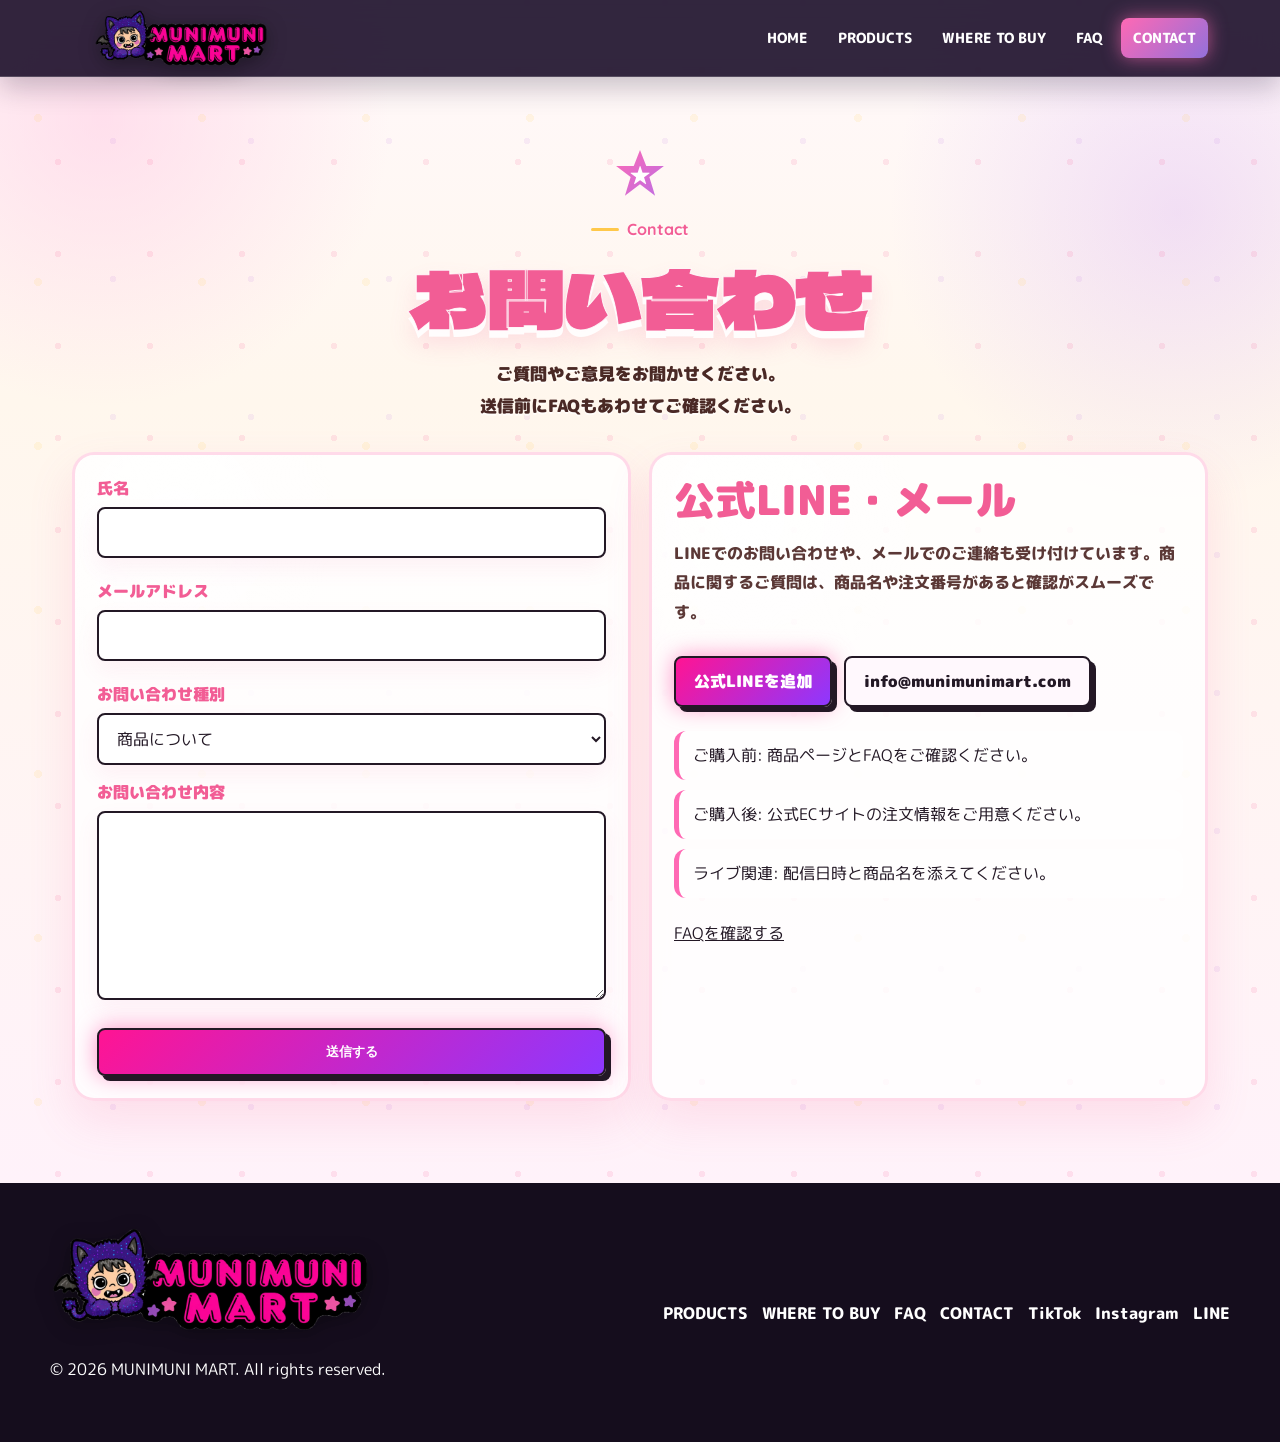
==== contact/index.html @ 52c53e6d "Initial MUNIMUNI MART site with CMS" ====
<!doctype html>
<html lang="ja">
  <head>
    <meta charset="utf-8">
    <meta name="viewport" content="width=device-width, initial-scale=1">
    <title>お問い合わせ | MUNIMUNI MART</title>
    <meta name="description" content="MUNIMUNI MARTへのお問い合わせページ。フォーム、公式LINE、メールアドレスをご案内します。">
    <link rel="stylesheet" href="../assets/styles.css">
  </head>
  <body>
    <div class="loader" aria-hidden="true"><img src="../assets/munimuni-brand-logo.webp" alt=""></div>
    <header class="site-header"><div class="nav-wrap"><a class="brand" href="../index.html"><img src="../assets/munimuni-brand-logo.webp" alt="MUNIMUNI MART ロゴ"><span>MUNIMUNI MART</span></a><button class="nav-toggle" type="button" aria-label="メニューを開く" aria-expanded="false"><span></span><span></span><span></span></button><nav class="site-nav" aria-label="グローバルナビゲーション"><a href="../index.html">HOME</a><a href="../products/index.html">PRODUCTS</a><a href="../where-to-buy/index.html">WHERE TO BUY</a><a href="../faq/index.html">FAQ</a><a class="is-active" href="index.html">CONTACT</a></nav></div></header>
    <main class="page">
      <section class="page-hero reveal"><p class="eyebrow">Contact</p><h1>お問い合わせ</h1><p class="lead">ご質問やご意見をお聞かせください。<br>送信前にFAQもあわせてご確認ください。</p></section>
      <section class="section reveal">
        <div class="contact-grid">
          <form class="info-panel contact-form" name="contact" method="POST" action="/contact/" data-netlify="true" netlify-honeypot="bot-field" data-contact-form novalidate>
            <input type="hidden" name="form-name" value="contact">
            <p class="hidden-field"><label>入力しないでください <input name="bot-field"></label></p>
            <input type="hidden" name="subject" value="MUNIMUNI MART お問い合わせ">
            <div class="form-success">お問い合わせを受け付けました。内容を確認のうえ、担当者よりご連絡いたします。</div>
            <div class="form-field"><label for="name">氏名</label><input id="name" name="name" autocomplete="name" required><p class="form-error" data-error-for="name"></p></div>
            <div class="form-field"><label for="email">メールアドレス</label><input id="email" name="email" type="email" autocomplete="email" required><p class="form-error" data-error-for="email"></p></div>
            <div class="form-field"><label for="topic">お問い合わせ種別</label><select id="topic" name="topic"><option>商品について</option><option>注文・配送について</option><option>TikTokライブについて</option><option>その他</option></select></div>
            <div class="form-field"><label for="message">お問い合わせ内容</label><textarea id="message" name="message" rows="7" required></textarea><p class="form-error" data-error-for="message"></p></div>
            <button class="button primary" type="submit">送信する</button>
          </form>
          <aside class="info-panel">
            <h2>公式LINE・メール</h2>
            <p>LINEでのお問い合わせや、メールでのご連絡も受け付けています。商品に関するご質問は、商品名や注文番号があると確認がスムーズです。</p>
            <div class="button-row"><a class="button primary" href="https://line.me/R/ti/p/@764tbewm?oat_content=url&ts=12260603" target="_blank" rel="noreferrer">公式LINEを追加</a><a class="button" href="mailto:info@munimunimart.com">info@munimunimart.com</a></div>
            <ul class="spec-list"><li>ご購入前: 商品ページとFAQをご確認ください。</li><li>ご購入後: 公式ECサイトの注文情報をご用意ください。</li><li>ライブ関連: 配信日時と商品名を添えてください。</li></ul>
            <a href="../faq/index.html">FAQを確認する</a>
          </aside>
        </div>
      </section>
    </main>
    <footer class="site-footer"><div class="footer-inner"><div><a class="brand" href="../index.html"><img src="../assets/munimuni-brand-logo.webp" alt="MUNIMUNI MART ロゴ"><span>MUNIMUNI MART</span></a><p>© 2026 MUNIMUNI MART. All rights reserved.</p></div><div class="footer-links"><a href="../products/index.html">PRODUCTS</a><a href="../where-to-buy/index.html">WHERE TO BUY</a><a href="../faq/index.html">FAQ</a><a href="index.html">CONTACT</a><a href="https://www.tiktok.com/@munimuni.mart" target="_blank" rel="noreferrer">TikTok</a><a href="https://www.instagram.com/munimuni_mart_official/" target="_blank" rel="noreferrer">Instagram</a><a href="https://line.me/R/ti/p/@764tbewm?oat_content=url&ts=12260603" target="_blank" rel="noreferrer">LINE</a></div></div></footer>
    <script src="../assets/app.js"></script>
  </body>
</html>
---- assets/styles.css ----
@import url("https://fonts.googleapis.com/css2?family=Dela+Gothic+One&family=M+PLUS+Rounded+1c:wght@400;500;700;800;900&family=Noto+Sans+JP:wght@400;500;700;900&family=Quicksand:wght@600;700&display=swap");

:root {
  --pink: #ff69b4;
  --pink-soft: #ffb6d9;
  --purple: #9370db;
  --cream: #fffacd;
  --green: #90ee90;
  --ink: #231825;
  --muted: #6d586e;
  --white: #ffffff;
  --night: #160824;
  --night-2: #2c0d48;
  --cyan: #63f5ff;
  --line: rgba(35, 24, 37, 0.14);
  --shadow: 0 18px 44px rgba(255, 105, 180, 0.22), 0 0 28px rgba(147, 112, 219, 0.22);
  --radius: 8px;
}

* {
  box-sizing: border-box;
}

html {
  scroll-behavior: smooth;
}

body {
  margin: 0;
  color: var(--white);
  font-family: "M PLUS Rounded 1c", "Noto Sans JP", system-ui, sans-serif;
  background:
    radial-gradient(circle at 12% 10%, rgba(255, 105, 180, 0.88), transparent 18rem),
    radial-gradient(circle at 82% 8%, rgba(99, 245, 255, 0.44), transparent 15rem),
    radial-gradient(circle at 74% 42%, rgba(147, 112, 219, 0.82), transparent 22rem),
    radial-gradient(circle at 20% 78%, rgba(255, 182, 217, 0.68), transparent 18rem),
    linear-gradient(135deg, var(--night) 0%, #330946 38%, #650c66 68%, #180629 100%);
  background-attachment: fixed;
}

body::before {
  content: "";
  position: fixed;
  inset: 0;
  z-index: -1;
  opacity: 0.52;
  background-image:
    linear-gradient(rgba(255, 255, 255, 0.08) 1px, transparent 1px),
    linear-gradient(90deg, rgba(255, 255, 255, 0.08) 1px, transparent 1px),
    radial-gradient(circle, rgba(255, 255, 255, 0.34) 0 2px, transparent 2px),
    radial-gradient(circle, rgba(255, 105, 180, 0.55) 0 3px, transparent 3px);
  background-size: 54px 54px, 54px 54px, 82px 82px, 128px 128px;
  background-position: 0 0, 0 0, 18px 26px, 52px 74px;
  mask-image: linear-gradient(180deg, rgba(0, 0, 0, 0.9), rgba(0, 0, 0, 0.55));
}

body::after {
  content: "MUNI MUNI   MUNI MUNI   MUNI MUNI";
  position: fixed;
  left: -8vw;
  right: -8vw;
  bottom: 9vh;
  z-index: -1;
  color: transparent;
  font-family: "Dela Gothic One", "M PLUS Rounded 1c", sans-serif;
  font-size: clamp(3.8rem, 10vw, 10rem);
  letter-spacing: 0;
  white-space: nowrap;
  -webkit-text-stroke: 1px rgba(255, 255, 255, 0.16);
  transform: rotate(-8deg);
}

img {
  max-width: 100%;
  display: block;
}

a {
  color: inherit;
}

.site-header {
  position: fixed;
  top: 0;
  left: 0;
  right: 0;
  z-index: 20;
  background: transparent;
  border-bottom: 1px solid transparent;
  backdrop-filter: none;
  transition: background 240ms ease, border-color 240ms ease, box-shadow 240ms ease;
}

.site-header.is-solid {
  background: rgba(22, 8, 36, 0.88);
  border-bottom-color: rgba(255, 255, 255, 0.18);
  box-shadow: 0 10px 28px rgba(22, 8, 36, 0.24);
  backdrop-filter: blur(16px);
}

.nav-wrap {
  max-width: 1180px;
  min-height: 76px;
  margin: 0 auto;
  padding: 0 22px;
  display: flex;
  align-items: center;
  justify-content: space-between;
  gap: 20px;
}

.brand {
  display: inline-flex;
  align-items: center;
  gap: 10px;
  text-decoration: none;
  font-family: "Quicksand", sans-serif;
  font-weight: 700;
  color: var(--ink);
}

.brand img {
  width: clamp(154px, 18vw, 218px);
  height: auto;
  max-height: 58px;
  object-fit: contain;
  filter: drop-shadow(0 4px 10px rgba(0, 0, 0, 0.38));
}

.brand span {
  display: none;
  color: #ff4fc3;
  font-size: 1.15rem;
  text-shadow: 0 0 12px rgba(255, 105, 180, 0.9);
}

.nav-toggle {
  display: none;
  width: 44px;
  height: 44px;
  border: 2px solid var(--ink);
  border-radius: var(--radius);
  background: #fff4fb;
  cursor: pointer;
}

.nav-toggle span {
  display: block;
  width: 20px;
  height: 2px;
  margin: 5px auto;
  background: var(--ink);
}

.site-nav {
  display: flex;
  align-items: center;
  gap: 6px;
}

.site-nav a {
  padding: 10px 12px;
  border-radius: var(--radius);
  text-decoration: none;
  font-size: 0.86rem;
  font-weight: 800;
  letter-spacing: 0;
  color: var(--white);
}

.site-nav a:hover,
.site-nav a.is-active {
  color: var(--white);
  background: linear-gradient(135deg, var(--pink), var(--purple));
  box-shadow: 0 0 18px rgba(255, 105, 180, 0.62);
}

.page {
  overflow: hidden;
}

.section,
.hero,
.page-hero,
.product-detail {
  max-width: 1180px;
  margin: 0 auto;
  padding: 82px 22px;
}

.hero {
  min-height: calc(100vh - 76px);
  display: grid;
  grid-template-columns: minmax(0, 1.02fr) minmax(320px, 0.88fr);
  align-items: center;
  gap: 42px;
  padding-top: 44px;
  padding-bottom: 44px;
}

.hero-poster,
.hero-scene {
  position: relative;
  max-width: none;
  min-height: calc(100vh - 76px);
  display: grid;
  grid-template-columns: 1fr;
  place-items: center;
  padding: clamp(18px, 3vw, 34px);
  isolation: isolate;
}

.hero-poster::before,
.hero-scene::before {
  content: "";
  position: absolute;
  inset: 0;
  z-index: -2;
  background:
    radial-gradient(circle at 50% 18%, rgba(255, 255, 255, 0.32), transparent 18rem),
    radial-gradient(circle at 20% 78%, rgba(255, 105, 180, 0.72), transparent 22rem),
    radial-gradient(circle at 78% 30%, rgba(147, 112, 219, 0.72), transparent 22rem),
    linear-gradient(135deg, #ff69b4, #8f37f4 48%, #ffb6d9);
}

.hero-poster::after,
.hero-scene::after {
  content: "";
  position: absolute;
  inset: 0;
  z-index: -1;
  pointer-events: none;
  background:
    linear-gradient(180deg, rgba(22, 8, 36, 0.2), transparent 26%, rgba(22, 8, 36, 0.22)),
    radial-gradient(circle at 50% 104%, rgba(255, 255, 255, 0.62), transparent 24rem);
}

.hero-poster img {
  width: min(100%, 1536px);
  max-height: calc(100vh - 112px);
  object-fit: contain;
  border: 3px solid rgba(255, 255, 255, 0.78);
  border-radius: 8px;
  box-shadow:
    0 0 34px rgba(255, 105, 180, 0.74),
    0 0 72px rgba(147, 112, 219, 0.56),
    0 24px 70px rgba(22, 8, 36, 0.42);
}

.hero-layered {
  position: relative;
  max-width: none;
  min-height: 100svh;
  display: grid;
  grid-template-columns: 1fr;
  place-items: center;
  padding: 0;
  overflow: hidden;
  isolation: isolate;
}

.hero-layered::before {
  content: "";
  position: absolute;
  inset: 0;
  z-index: -2;
  background:
    radial-gradient(circle at 50% 14%, rgba(255, 255, 255, 0.5), transparent 18rem),
    radial-gradient(circle at 20% 82%, rgba(255, 105, 180, 0.64), transparent 24rem),
    radial-gradient(circle at 78% 24%, rgba(147, 112, 219, 0.68), transparent 22rem),
    linear-gradient(135deg, #ff63bd, #b85cff 55%, #ff9bd7);
}

.hero-layered::after {
  content: "";
  position: absolute;
  inset: 0;
  z-index: -1;
  pointer-events: none;
  background:
    radial-gradient(circle, rgba(255, 255, 255, 0.72) 0 2px, transparent 2px),
    linear-gradient(180deg, rgba(22, 8, 36, 0.12), transparent 40%, rgba(22, 8, 36, 0.2));
  background-size: 72px 72px, auto;
  animation: twinkle-field 5s ease-in-out infinite alternate;
}

.hero-layer-canvas {
  position: relative;
  width: 100%;
  min-height: 100svh;
  aspect-ratio: 16 / 9;
  overflow: hidden;
  border: 0;
  border-radius: 0;
  box-shadow: none;
  background: #ffb4dc;
}

.hero-layer {
  position: absolute;
  display: block;
  height: auto;
  max-width: none;
  pointer-events: none;
  user-select: none;
  will-change: transform, opacity;
}

.hero-bg-layer {
  inset: 0;
  z-index: 1;
  width: 100%;
  height: 100%;
  object-fit: cover;
}

.hero-logo-layer {
  left: 50%;
  top: 6.4%;
  z-index: 5;
  width: 47.9%;
  animation: logo-pop 5.4s ease-in-out infinite;
  filter: drop-shadow(0 10px 0 rgba(22, 8, 36, 0.36)) drop-shadow(0 0 20px rgba(255, 255, 255, 0.62));
}

.hero-character-layer {
  left: 33.2%;
  top: 45.3%;
  z-index: 7;
  width: 33.6%;
  animation: character-breathe-image 3.8s ease-in-out infinite;
  filter: drop-shadow(0 18px 14px rgba(52, 10, 60, 0.38)) drop-shadow(0 0 18px rgba(255, 255, 255, 0.58));
}

.hero-bubble-left-layer {
  left: 26.1%;
  top: 45.5%;
  z-index: 8;
  width: 15.2%;
  animation: bubble-float-left 3.5s ease-in-out infinite;
  filter: drop-shadow(0 8px 12px rgba(190, 25, 128, 0.28)) drop-shadow(0 0 12px rgba(255, 255, 255, 0.58));
}

.hero-bubble-right-layer {
  right: 25.8%;
  top: 45.8%;
  z-index: 8;
  width: 16.8%;
  animation: bubble-float-right 3.7s ease-in-out infinite;
  filter: drop-shadow(0 8px 12px rgba(190, 25, 128, 0.28)) drop-shadow(0 0 12px rgba(255, 255, 255, 0.58));
}

.hero-glint {
  position: absolute;
  z-index: 9;
  width: clamp(16px, 2.2vw, 38px);
  aspect-ratio: 1;
  background: #fff;
  clip-path: polygon(50% 0, 61% 38%, 100% 50%, 61% 62%, 50% 100%, 39% 62%, 0 50%, 39% 38%);
  filter: drop-shadow(0 0 9px rgba(255, 255, 255, 0.96));
  animation: sparkle-pulse 1.9s ease-in-out infinite;
}

.hero-glint.g1 {
  left: 27%;
  top: 33%;
}

.hero-glint.g2 {
  right: 29%;
  top: 35%;
  animation-delay: -0.55s;
}

.hero-glint.g3 {
  left: 53%;
  top: 64%;
  animation-delay: -0.95s;
}

.hero-glint.g4 {
  right: 17%;
  bottom: 18%;
  animation-delay: -1.3s;
}

.about-muni-section {
  position: relative;
  overflow: hidden;
  isolation: isolate;
  min-height: 980px;
  padding: clamp(54px, 6vw, 82px) 24px clamp(58px, 7vw, 88px);
  color: var(--ink);
}

.about-bg-layer {
  position: absolute;
  inset: 0;
  z-index: -2;
  pointer-events: none;
  background-repeat: no-repeat;
  background-size: cover;
  background-position: center;
}

.about-bg-full {
  background-image: url("about-parts/about-bg-full.webp");
}

.about-muni-section::after {
  content: "";
  position: absolute;
  inset: 0;
  z-index: -1;
  pointer-events: none;
  background:
    radial-gradient(circle at 10% 62%, rgba(255, 255, 255, 0.34), transparent 16rem),
    radial-gradient(circle at 88% 48%, rgba(255, 255, 255, 0.28), transparent 18rem);
}

.about-inner {
  position: relative;
  z-index: 3;
  max-width: 1460px;
  margin: 0 auto;
}

.about-hero-copy {
  min-height: 310px;
  display: grid;
  place-items: center;
  align-content: center;
  text-align: center;
}

.about-eyebrow {
  margin: 0 0 10px;
  color: #ed6d93;
  font-family: "Dela Gothic One", "M PLUS Rounded 1c", sans-serif;
  font-size: clamp(1rem, 2vw, 1.55rem);
  letter-spacing: 0.22em;
  text-shadow: 0 2px 0 #fff;
}

.about-eyebrow span {
  color: #ffc84a;
  letter-spacing: 0;
}

.about-hero-copy h2 {
  margin: 0;
  color: #f16c93;
  font-size: clamp(2.25rem, 5vw, 4.9rem);
  -webkit-text-stroke: 1px rgba(255, 255, 255, 0.76);
  text-shadow:
    0 8px 0 rgba(255, 255, 255, 0.78),
    0 12px 18px rgba(231, 99, 141, 0.22);
}

.about-hero-copy h2 span {
  display: inline;
}

.about-hero-copy > p:last-child {
  margin: 18px 0 0;
  color: #3f211d;
  font-size: clamp(1.12rem, 2.4vw, 1.82rem);
  font-weight: 900;
  line-height: 1.72;
  text-shadow: 0 2px 0 rgba(255, 255, 255, 0.8);
}

.about-float {
  position: absolute;
  z-index: 2;
  pointer-events: none;
  max-width: none;
  filter: drop-shadow(0 14px 16px rgba(184, 74, 120, 0.18));
  animation: float-product 5.6s ease-in-out infinite;
}

.about-float-left {
  left: max(12px, calc(50% - 720px));
  top: 58px;
  width: clamp(180px, 19vw, 290px);
  animation-delay: -0.8s;
}

.about-float-right {
  right: max(10px, calc(50% - 720px));
  top: 78px;
  width: clamp(210px, 25vw, 365px);
  animation-delay: -1.8s;
}

.about-card-grid {
  display: grid;
  grid-template-columns: repeat(4, minmax(0, 1fr));
  gap: clamp(10px, 1.4vw, 18px);
  align-items: stretch;
  margin-top: 28px;
}

.about-card {
  position: relative;
  min-height: 590px;
  overflow: hidden;
  padding: 58px clamp(18px, 1.6vw, 24px) 260px;
  border: 5px solid rgba(255, 255, 255, 0.82);
  border-radius: 28px;
  background:
    radial-gradient(circle at 26% 16%, rgba(255, 255, 255, 0.82), transparent 9rem),
    linear-gradient(180deg, rgba(255, 255, 255, 0.7), rgba(255, 245, 251, 0.68));
  box-shadow:
    inset 0 0 42px rgba(255, 255, 255, 0.62),
    0 18px 42px rgba(218, 101, 151, 0.18);
  text-align: center;
  transition: transform 220ms ease, box-shadow 220ms ease;
}

.about-card:hover {
  transform: translateY(-8px);
  box-shadow:
    inset 0 0 42px rgba(255, 255, 255, 0.7),
    0 26px 52px rgba(218, 101, 151, 0.25);
}

.about-card::before,
.about-card::after {
  content: "★";
  position: absolute;
  color: rgba(242, 111, 155, 0.36);
  font-size: 1.7rem;
  animation: sparkle-pulse 2.8s ease-in-out infinite;
}

.about-card::before {
  left: 13%;
  top: 52px;
}

.about-card::after {
  right: 10%;
  top: 78px;
  animation-delay: -1.1s;
}

.about-number {
  width: 74px;
  height: 74px;
  display: grid;
  place-items: center;
  margin: -36px auto 14px;
  color: #fff;
  background: #f26f9d;
  clip-path: polygon(50% 0, 62% 31%, 96% 31%, 68% 52%, 79% 88%, 50% 66%, 21% 88%, 32% 52%, 4% 31%, 38% 31%);
  font-family: "Dela Gothic One", sans-serif;
  font-size: 1.35rem;
  text-shadow: 0 2px 0 rgba(135, 48, 99, 0.26);
}

.about-card h3 {
  margin: 0 auto 16px;
  padding-bottom: 12px;
  border-bottom: 4px dotted currentColor;
  font-family: "M PLUS Rounded 1c", "Noto Sans JP", sans-serif;
  font-size: clamp(1.12rem, 1.55vw, 1.42rem);
  font-weight: 900;
  line-height: 1.2;
  text-shadow: 0 2px 0 rgba(255, 255, 255, 0.86);
  white-space: nowrap;
}

.about-card p {
  margin: 0 auto;
  color: #3c201d;
  font-size: clamp(0.94rem, 1.08vw, 1.05rem);
  font-weight: 900;
  line-height: 1.72;
  text-align: left;
}

.about-card img {
  position: absolute;
  left: 50%;
  bottom: -8px;
  width: 92%;
  max-width: none;
  transform: translateX(-50%);
  filter: drop-shadow(0 10px 10px rgba(129, 66, 67, 0.16));
  transition: transform 220ms ease;
}

.about-card:hover img {
  transform: translateX(-50%) translateY(-5px) scale(1.02);
}

.about-card.card-pink h3 {
  color: #ef6295;
}

.about-card.card-purple h3 {
  color: #9b62cf;
}

.about-card.card-purple .about-number {
  background: #a86ed6;
}

.about-card.card-orange {
  background:
    radial-gradient(circle at 50% 10%, rgba(255, 236, 142, 0.54), transparent 11rem),
    linear-gradient(180deg, rgba(255, 252, 227, 0.88), rgba(255, 249, 219, 0.76));
}

.about-card.card-orange h3 {
  color: #f09318;
}

.about-card.card-orange .about-number {
  background: #ffc23d;
}

.about-card:nth-child(1) img {
  bottom: 18px;
  width: 82%;
  height: 250px;
  object-fit: cover;
  object-position: 50% 40%;
  border-radius: 32px;
  opacity: 0.96;
  mask-image: radial-gradient(ellipse at center, #000 58%, rgba(0, 0, 0, 0.82) 74%, transparent 100%);
}

.about-card:nth-child(2) img {
  bottom: 18px;
  width: 82%;
  height: 250px;
  object-fit: cover;
  object-position: 50% 42%;
  border-radius: 32px;
  opacity: 0.96;
  mask-image: radial-gradient(ellipse at center, #000 58%, rgba(0, 0, 0, 0.82) 74%, transparent 100%);
}

.about-card:nth-child(3) img {
  bottom: 18px;
  width: 82%;
  height: 250px;
  object-fit: cover;
  object-position: 54% 48%;
  border-radius: 32px;
  opacity: 0.96;
  mask-image: radial-gradient(ellipse at center, #000 58%, rgba(0, 0, 0, 0.82) 74%, transparent 100%);
}

.about-card:nth-child(4) img {
  bottom: 18px;
  width: 82%;
  height: 250px;
  object-fit: cover;
  object-position: 50% 48%;
  border-radius: 32px;
  opacity: 0.96;
  mask-image: radial-gradient(ellipse at center, #000 58%, rgba(0, 0, 0, 0.82) 74%, transparent 100%);
}

.pickup-muni-section {
  position: relative;
  overflow: hidden;
  isolation: isolate;
  padding: clamp(58px, 7vw, 96px) 24px clamp(58px, 7vw, 90px);
  color: var(--ink);
}

.pickup-bg {
  position: absolute;
  inset: 0;
  z-index: -2;
  background-image: url("pickup-parts/pickup-bg.webp");
  background-repeat: no-repeat;
  background-position: center;
  background-size: cover;
}

.pickup-muni-section::after {
  content: "";
  position: absolute;
  inset: 0;
  z-index: -1;
  pointer-events: none;
  background:
    radial-gradient(circle at 10% 12%, rgba(255, 255, 255, 0.44), transparent 12rem),
    radial-gradient(circle at 88% 18%, rgba(255, 222, 88, 0.16), transparent 15rem);
}

.pickup-inner {
  max-width: 1400px;
  margin: 0 auto;
}

.pickup-hero {
  min-height: 210px;
  display: grid;
  place-items: center;
  align-content: center;
  text-align: center;
}

.pickup-ribbon {
  margin: 0 0 8px;
  padding: 8px 34px;
  color: #fff;
  background: #ef5d90;
  clip-path: polygon(0 12%, 16% 12%, 16% 0, 84% 0, 84% 12%, 100% 12%, 92% 50%, 100% 88%, 84% 88%, 84% 100%, 16% 100%, 16% 88%, 0 88%, 8% 50%);
  font-family: "Dela Gothic One", "M PLUS Rounded 1c", sans-serif;
  font-size: clamp(1rem, 1.8vw, 1.35rem);
  letter-spacing: 0.14em;
}

.pickup-hero h2 {
  margin: 0;
  color: #f65e9a;
  font-size: clamp(2.7rem, 6vw, 5.6rem);
  white-space: nowrap;
  -webkit-text-stroke: 1px rgba(255, 255, 255, 0.92);
  text-shadow:
    0 8px 0 #fff,
    0 12px 20px rgba(155, 97, 212, 0.28);
}

.pickup-hero p {
  max-width: 780px;
  margin: 22px 0 0;
  color: #3f211d;
  font-size: clamp(1.08rem, 2vw, 1.55rem);
  font-weight: 900;
  line-height: 1.7;
  text-wrap: balance;
  text-shadow: 0 2px 0 rgba(255, 255, 255, 0.72);
}

.pickup-heading-row {
  display: flex;
  align-items: center;
  justify-content: space-between;
  gap: 18px;
  margin: 34px 0 16px;
}

.pickup-heading-row h3 {
  color: #f25d95;
  font-family: "M PLUS Rounded 1c", "Noto Sans JP", sans-serif;
  font-size: clamp(1.35rem, 2.2vw, 2rem);
  font-weight: 900;
  word-break: keep-all;
  text-shadow: 0 2px 0 #fff;
}

.pickup-link {
  display: inline-flex;
  min-height: 38px;
  align-items: center;
  justify-content: center;
  padding: 8px 20px;
  border: 2px solid #f58bad;
  border-radius: 999px;
  color: #f25d95;
  background: rgba(255, 255, 255, 0.62);
  font-weight: 900;
  text-decoration: none;
}

.pickup-rank-grid {
  display: grid;
  grid-template-columns: repeat(3, minmax(0, 1fr));
  gap: clamp(16px, 2vw, 28px);
}

.pickup-rank-card {
  overflow: hidden;
  border: 3px solid rgba(255, 210, 224, 0.96);
  border-radius: 16px;
  background: rgba(255, 255, 255, 0.74);
  box-shadow: 0 18px 34px rgba(218, 91, 143, 0.14);
  transition: transform 220ms ease, box-shadow 220ms ease;
}

.pickup-rank-card:hover {
  transform: translateY(-8px);
  box-shadow: 0 28px 48px rgba(218, 91, 143, 0.22);
}

.pickup-rank-card img {
  width: 100%;
  aspect-ratio: 16 / 9;
  object-fit: contain;
  object-position: center;
  background: #fff7fb;
}

.pickup-rank-body {
  padding: 18px 22px 20px;
}

.pickup-rank-body h4 {
  margin: 0 0 8px;
  color: #2f1b1a;
  font-size: clamp(1rem, 1.45vw, 1.28rem);
  font-weight: 900;
  word-break: keep-all;
  overflow-wrap: normal;
}

.pickup-rank-body p {
  margin: 0 0 12px;
  color: #f45d92;
  font-size: 1.32rem;
  font-weight: 900;
  line-height: 1.2;
}

.pickup-rank-body p span {
  font-size: 0.8rem;
}

.pickup-rank-body div {
  display: flex;
  flex-wrap: wrap;
  gap: 8px;
}

.pickup-rank-body div span,
.pickup-season-grid article span {
  display: inline-flex;
  align-items: center;
  min-height: 28px;
  padding: 4px 12px;
  border-radius: 999px;
  background: #ffd3e4;
  color: #eb5d8f;
  font-weight: 900;
  font-size: 0.86rem;
}

.pickup-rank-card:nth-child(2) .pickup-rank-body div span {
  background: #ffe6a5;
  color: #c58500;
}

.pickup-rank-card:nth-child(3) .pickup-rank-body div span {
  background: #e6d2ff;
  color: #8f55d1;
}

.pickup-season-row {
  margin-top: 34px;
}

.pickup-season-grid {
  display: grid;
  grid-template-columns: repeat(4, minmax(0, 1fr));
  gap: 18px;
}

.pickup-season-grid article {
  min-height: 112px;
  display: grid;
  align-content: center;
  gap: 8px;
  padding: 18px 22px;
  border-radius: 12px;
  background:
    radial-gradient(circle at 12% 18%, rgba(255, 255, 255, 0.7), transparent 6rem),
    linear-gradient(135deg, rgba(255, 210, 232, 0.86), rgba(224, 255, 211, 0.8));
  box-shadow: 0 14px 28px rgba(218, 91, 143, 0.12);
}

.pickup-season-grid article:nth-child(3) {
  background: linear-gradient(135deg, rgba(191, 234, 255, 0.86), rgba(255, 249, 210, 0.78));
}

.pickup-season-grid article:nth-child(4) {
  background: linear-gradient(135deg, rgba(181, 117, 225, 0.78), rgba(255, 195, 238, 0.78));
}

.pickup-season-grid strong {
  color: #3a2020;
  font-weight: 900;
}

.news-muni-section {
  position: relative;
  overflow: hidden;
  padding: clamp(70px, 8vw, 116px) 24px clamp(72px, 8vw, 112px);
  color: var(--ink);
  background:
    radial-gradient(circle at 50% 0, rgba(255, 255, 255, 0.92), transparent 22rem),
    linear-gradient(180deg, #fff7fb 0%, #fff0f7 100%);
}

.news-muni-section::before,
.news-muni-section::after {
  content: "✦";
  position: absolute;
  color: rgba(187, 117, 222, 0.62);
  font-size: clamp(2rem, 4vw, 4rem);
  animation: sparkle-pulse 2.6s ease-in-out infinite;
}

.news-muni-section::before {
  left: 33%;
  top: 92px;
}

.news-muni-section::after {
  right: 32%;
  top: 86px;
  color: rgba(241, 102, 151, 0.56);
  animation-delay: -1s;
}

.news-muni-inner {
  max-width: 1320px;
  margin: 0 auto;
}

.news-muni-heading {
  margin-bottom: 36px;
  text-align: center;
}

.news-muni-heading p {
  margin: 0;
  color: #f25d95;
  font-family: "M PLUS Rounded 1c", "Noto Sans JP", sans-serif;
  font-size: clamp(2.2rem, 5vw, 4.8rem);
  font-weight: 900;
  line-height: 1;
  text-shadow: 0 5px 0 rgba(255, 255, 255, 0.9), 0 10px 18px rgba(242, 93, 149, 0.18);
}

.news-muni-heading h2 {
  position: relative;
  display: inline-flex;
  align-items: center;
  gap: 24px;
  margin: 18px 0 0;
  color: #b779e1;
  font-size: clamp(1.3rem, 2.4vw, 2rem);
  letter-spacing: 0.16em;
  text-shadow: none;
}

.news-muni-heading h2::before,
.news-muni-heading h2::after {
  content: "";
  width: clamp(70px, 10vw, 140px);
  height: 3px;
  border-radius: 999px;
  background: #d79be9;
}

.news-muni-panel {
  overflow: hidden;
  padding: 28px 48px;
  border: 1px solid rgba(248, 181, 208, 0.74);
  border-radius: 34px;
  background: rgba(255, 255, 255, 0.86);
  box-shadow:
    0 20px 52px rgba(242, 93, 149, 0.16),
    inset 0 0 36px rgba(255, 238, 247, 0.8);
  backdrop-filter: blur(8px);
}

.news-muni-item {
  display: grid;
  grid-template-columns: 126px 142px minmax(0, 1fr) 54px;
  gap: 22px;
  align-items: center;
  min-height: 94px;
  border-bottom: 3px dashed rgba(248, 148, 189, 0.44);
}

.news-muni-item:last-child {
  border-bottom: 0;
}

.news-muni-label {
  display: inline-flex;
  min-height: 48px;
  align-items: center;
  justify-content: center;
  border-radius: 999px;
  color: #fff;
  font-size: 1.18rem;
  font-weight: 900;
  letter-spacing: 0.04em;
  box-shadow: inset 0 1px 0 rgba(255, 255, 255, 0.42);
}

.news-muni-label.pink {
  background: linear-gradient(135deg, #ff5aa0, #f13f82);
}

.news-muni-label.purple {
  background: linear-gradient(135deg, #d18aff, #a963df);
}

.news-muni-label.orange {
  background: linear-gradient(135deg, #ffc45d, #f7a833);
}

.news-muni-item time {
  color: #2c1716;
  font-size: 1.12rem;
  font-weight: 900;
}

.news-muni-item a {
  color: #2c1716;
  font-size: clamp(1.08rem, 1.8vw, 1.55rem);
  font-weight: 900;
  line-height: 1.35;
  text-decoration: none;
}

.news-muni-item a:hover {
  color: #f25d95;
}

.news-muni-arrow {
  width: 50px;
  height: 50px;
  display: grid;
  place-items: center;
  border-radius: 50%;
  color: #fff;
  background: linear-gradient(135deg, #ff68a5, #ef3f83);
  font-size: 2.7rem;
  font-family: Arial, sans-serif;
  line-height: 1;
  box-shadow: 0 8px 16px rgba(242, 93, 149, 0.22);
  transition: transform 180ms ease;
}

.news-muni-item:hover .news-muni-arrow {
  transform: translateX(5px);
}

.news-more-button {
  display: flex;
  width: min(520px, 100%);
  min-height: 74px;
  align-items: center;
  justify-content: center;
  gap: 22px;
  margin: 46px auto 0;
  border: 4px solid rgba(255, 255, 255, 0.78);
  border-radius: 999px;
  color: #fff;
  background: linear-gradient(135deg, #ff67a8, #f33f83);
  box-shadow: 0 10px 0 rgba(216, 44, 111, 0.46), 0 18px 32px rgba(242, 93, 149, 0.24);
  font-size: clamp(1.22rem, 2.5vw, 1.75rem);
  font-weight: 900;
  text-decoration: none;
  transition: transform 180ms ease, box-shadow 180ms ease;
}

.news-more-button::after {
  content: "›";
  font-size: 2.8rem;
  line-height: 0.8;
}

.news-more-button:hover {
  transform: translateY(4px);
  box-shadow: 0 6px 0 rgba(216, 44, 111, 0.46), 0 12px 26px rgba(242, 93, 149, 0.24);
}

.sns-muni-section {
  position: relative;
  overflow: hidden;
  padding: clamp(70px, 8vw, 112px) 24px clamp(68px, 8vw, 104px);
  color: var(--ink);
  background:
    radial-gradient(circle at 14% 18%, rgba(255, 194, 229, 0.28), transparent 16rem),
    radial-gradient(circle at 86% 20%, rgba(198, 141, 238, 0.2), transparent 18rem),
    linear-gradient(180deg, #fff7fb 0%, #fffdfd 58%, #fff4fa 100%);
}

.sns-muni-section::before,
.sns-muni-section::after {
  content: "★";
  position: absolute;
  color: rgba(242, 93, 149, 0.55);
  font-size: clamp(2rem, 4vw, 4rem);
  animation: sparkle-pulse 2.6s ease-in-out infinite;
}

.sns-muni-section::before {
  left: 22%;
  top: 138px;
}

.sns-muni-section::after {
  right: 22%;
  top: 120px;
  color: rgba(188, 117, 225, 0.56);
  animation-delay: -1s;
}

.sns-muni-inner {
  max-width: 1420px;
  margin: 0 auto;
}

.sns-muni-heading {
  margin-bottom: 38px;
  text-align: center;
}

.sns-muni-heading h2 {
  margin: 0;
  color: #f25d95;
  font-size: clamp(2.5rem, 5.6vw, 5rem);
  text-shadow: 0 6px 0 rgba(255, 255, 255, 0.9), 0 12px 22px rgba(242, 93, 149, 0.16);
}

.sns-muni-heading h2::before,
.sns-muni-heading h2::after {
  content: "✦";
  color: #c990e8;
  font-size: 0.52em;
  margin: 0 14px;
}

.sns-muni-heading p {
  margin: 18px 0 0;
  color: #4a2925;
  font-size: clamp(1rem, 2vw, 1.42rem);
  font-weight: 900;
  line-height: 1.75;
}

.sns-panel-grid {
  display: grid;
  grid-template-columns: 1fr 1fr;
  gap: 24px;
}

.sns-feed-panel {
  padding: 30px 32px 26px;
  border: 2px solid rgba(248, 181, 208, 0.8);
  border-radius: 28px;
  background: rgba(255, 255, 255, 0.78);
  box-shadow: 0 18px 42px rgba(224, 91, 146, 0.12);
}

.sns-link-panel {
  display: grid;
  align-items: center;
  min-height: 150px;
}

.instagram-panel {
  border-color: rgba(208, 170, 240, 0.76);
}

.sns-account-head {
  display: grid;
  grid-template-columns: 64px 1fr auto;
  gap: 16px;
  align-items: center;
  margin-bottom: 0;
}

.sns-icon {
  width: 64px;
  height: 64px;
  display: grid;
  place-items: center;
  border-radius: 18px;
  color: #fff;
  font-size: 2rem;
  font-weight: 900;
}

.tiktok-icon {
  border-radius: 50%;
  background: #050505;
  text-shadow: 3px 0 #25f4ee, -3px 0 #fe2c55;
}

.instagram-icon {
  border-radius: 18px;
  background: radial-gradient(circle at 30% 105%, #feda75 0 18%, #fa7e1e 28%, #d62976 48%, #962fbf 72%, #4f5bd5 100%);
}

.sns-account-head h3 {
  color: #261817;
  font-size: 1.45rem;
  text-shadow: none;
}

.sns-account-head p {
  margin: 2px 0 0;
  color: #4d3331;
  font-weight: 800;
  line-height: 1.2;
}

.sns-account-head a,
.sns-more-link,
.sns-all-link {
  display: inline-flex;
  align-items: center;
  justify-content: center;
  gap: 8px;
  min-height: 46px;
  padding: 10px 22px;
  border-radius: 999px;
  color: #fff;
  background: linear-gradient(135deg, #ff67a8, #ef3f83);
  font-weight: 900;
  text-decoration: none;
}

.instagram-panel .sns-account-head a,
.sns-more-link.purple {
  background: linear-gradient(135deg, #d493ff, #b765e9);
}

.tiktok-feed-grid {
  display: grid;
  grid-template-columns: repeat(3, minmax(0, 1fr));
  gap: 14px;
}

.tiktok-post {
  position: relative;
  min-height: 390px;
  display: grid;
  align-content: space-between;
  overflow: hidden;
  padding: 28px 18px 18px;
  border-radius: 10px;
  color: #fff;
  background:
    linear-gradient(180deg, rgba(242, 93, 149, 0.1), rgba(42, 14, 22, 0.55)),
    linear-gradient(135deg, #ffb4d4, #f190ad);
}

.tiktok-post::before {
  content: "";
  position: absolute;
  inset: auto -20% 8% -20%;
  height: 52%;
  background: var(--post-shape, radial-gradient(circle, #ff95c3 0 40%, transparent 42%));
  filter: blur(0.2px);
}

.tiktok-post strong,
.tiktok-post span {
  position: relative;
  z-index: 1;
  font-weight: 900;
  text-shadow: 0 2px 6px rgba(126, 38, 72, 0.4);
}

.tiktok-post strong {
  font-size: clamp(1rem, 1.8vw, 1.45rem);
  line-height: 1.28;
}

.tiktok-post span {
  align-self: end;
  font-size: 1.1rem;
}

.tiktok-post.donut {
  --post-shape: radial-gradient(circle at 50% 46%, transparent 0 23px, #ff7fb7 24px 86px, #f7d28d 87px 132px, transparent 133px);
}

.tiktok-post.croissant {
  background: linear-gradient(180deg, rgba(242, 93, 149, 0.12), rgba(42, 14, 22, 0.48)), linear-gradient(135deg, #ffc180, #c66c2b);
  --post-shape: radial-gradient(ellipse at 50% 58%, #d98232 0 118px, transparent 119px);
}

.tiktok-post.muninyan {
  background: linear-gradient(180deg, rgba(242, 93, 149, 0.1), rgba(42, 14, 22, 0.5)), linear-gradient(135deg, #f7a5d0, #a35ad9);
  --post-shape: radial-gradient(circle at 50% 54%, #6124a0 0 96px, transparent 98px);
}

.instagram-feed-grid {
  display: grid;
  grid-template-columns: repeat(3, minmax(0, 1fr));
  gap: 16px;
}

.instagram-post {
  min-height: 198px;
  display: grid;
  place-items: end start;
  overflow: hidden;
  padding: 14px;
  border-radius: 10px;
  color: #fff;
  background: linear-gradient(135deg, #ffd1e4, #fff0c7);
  font-weight: 900;
  text-shadow: 0 2px 8px rgba(113, 52, 78, 0.34);
}

.instagram-post.grid-b,
.instagram-post.grid-e {
  background: linear-gradient(135deg, #ffc5df, #caa1ff);
}

.instagram-post.grid-c,
.instagram-post.grid-f {
  background: linear-gradient(135deg, #fff0d4, #f7b0cc);
}

.instagram-post::before {
  content: "";
  width: 76%;
  aspect-ratio: 1;
  place-self: center;
  border-radius: 36%;
  background: radial-gradient(circle at 50% 52%, #f0ae43 0 46%, transparent 47%);
  filter: drop-shadow(0 10px 10px rgba(144, 79, 56, 0.16));
}

.instagram-post.grid-b::before {
  border-radius: 50%;
  background: radial-gradient(circle at 50% 42%, #5b239a 0 42%, transparent 43%);
}

.instagram-post.grid-c::before {
  border-radius: 24%;
  background: radial-gradient(circle at 50% 48%, #ff86b7 0 42%, transparent 43%);
}

.instagram-post span {
  display: none;
}

.sns-more-link {
  justify-self: end;
  margin-top: 24px;
  color: #f25d95;
  background: transparent;
}

.sns-more-link.purple {
  color: #b765e9;
  background: transparent;
}

.sns-more-link::after,
.sns-all-link::after {
  content: "›";
  display: grid;
  place-items: center;
  width: 30px;
  height: 30px;
  border-radius: 50%;
  color: #fff;
  background: currentColor;
  font-size: 1.8rem;
  line-height: 1;
}

.sns-all-link {
  width: min(420px, 100%);
  margin: 44px auto 0;
  border: 2px solid rgba(248, 181, 208, 0.7);
  color: #4b2925;
  background: rgba(255, 255, 255, 0.58);
}

/* Lower pages: align with the TOP page's soft, puffy brand world. */
.page:has(.page-hero),
.page:has(.product-detail),
main.product-detail {
  position: relative;
  color: var(--ink);
  background:
    radial-gradient(circle at 8% 10%, rgba(255, 199, 226, 0.5), transparent 18rem),
    radial-gradient(circle at 92% 18%, rgba(207, 158, 245, 0.28), transparent 18rem),
    linear-gradient(180deg, #fff8fb 0%, #fff7ed 34%, #fff2fa 100%);
}

.page:has(.page-hero)::before,
.page:has(.product-detail)::before,
main.product-detail::before {
  content: "";
  position: absolute;
  inset: 0;
  z-index: 0;
  pointer-events: none;
  opacity: 0.62;
  background-image:
    radial-gradient(circle, rgba(242, 93, 149, 0.22) 0 3px, transparent 3px),
    radial-gradient(circle, rgba(186, 115, 225, 0.18) 0 3px, transparent 3px),
    radial-gradient(circle, rgba(255, 204, 74, 0.2) 0 4px, transparent 4px);
  background-size: 92px 92px, 138px 138px, 164px 164px;
  background-position: 12px 24px, 44px 72px, 120px 36px;
}

.page:has(.page-hero) > *,
.page:has(.product-detail) > *,
main.product-detail > * {
  position: relative;
  z-index: 1;
}

.page-hero,
.product-detail {
  padding-top: 150px;
}

.page-hero {
  max-width: 1180px;
  text-align: center;
}

.page-hero::before {
  content: "★";
  display: block;
  width: 52px;
  height: 52px;
  margin: 0 auto 12px;
  color: #fff;
  background: linear-gradient(135deg, #ff69b4, #b96ee8);
  clip-path: polygon(50% 0, 62% 31%, 96% 31%, 68% 52%, 79% 88%, 50% 66%, 21% 88%, 32% 52%, 4% 31%, 38% 31%);
  font-size: 1.4rem;
  line-height: 52px;
  filter: drop-shadow(0 8px 14px rgba(242, 93, 149, 0.18));
}

.page-hero .eyebrow {
  justify-content: center;
  color: #f25d95;
  text-shadow: 0 2px 0 #fff;
}

.page-hero .eyebrow::before {
  background: #ffc84a;
  box-shadow: none;
}

.page-hero h1,
.product-detail h1 {
  color: #f25d95;
  font-family: "Dela Gothic One", "M PLUS Rounded 1c", sans-serif;
  font-size: clamp(2.4rem, 6vw, 5rem);
  -webkit-text-stroke: 1px rgba(255, 255, 255, 0.86);
  text-shadow:
    0 7px 0 rgba(255, 255, 255, 0.9),
    0 14px 24px rgba(242, 93, 149, 0.18);
}

.page-hero .lead,
.product-detail .lead {
  margin-inline: auto;
  color: #4a2925;
  font-weight: 900;
  line-height: 1.8;
}

.page:has(.page-hero) .section,
.page:has(.page-hero) .band .section {
  padding-top: 46px;
}

.page:has(.page-hero) .page-hero + .section,
.page:has(.page-hero) .page-hero + .band .section {
  padding-top: 0;
}

.filter-bar,
.faq-search {
  justify-content: center;
}

.filter-btn {
  border-color: #f25d95;
  color: #f25d95;
  background: rgba(255, 255, 255, 0.78);
  box-shadow: 0 8px 18px rgba(242, 93, 149, 0.1);
}

.filter-btn.is-active,
.filter-btn:hover {
  color: #fff;
  background: linear-gradient(135deg, #ff67a8, #b96ee8);
  box-shadow: 0 12px 24px rgba(242, 93, 149, 0.18);
}

.page:has(.page-hero) .product-card,
.page:has(.page-hero) .news-card,
.page:has(.page-hero) .info-panel,
.page:has(.page-hero) .faq-category,
.page:has(.page-hero) .contact-form,
.detail-media {
  border: 3px solid rgba(255, 217, 232, 0.95);
  border-radius: 22px;
  background:
    radial-gradient(circle at 18% 10%, rgba(255, 255, 255, 0.86), transparent 10rem),
    rgba(255, 255, 255, 0.82);
  box-shadow: 0 20px 46px rgba(242, 93, 149, 0.14);
}

.page:has(.page-hero) .product-card {
  overflow: hidden;
}

.page:has(.page-hero) .product-art {
  background:
    radial-gradient(circle at 24% 22%, rgba(255, 255, 255, 0.86), transparent 18%),
    linear-gradient(135deg, #fff2be, #ffb3d7 48%, #d9b5ff);
}

.page:has(.page-hero) .product-body h3,
.page:has(.page-hero) .news-card h3,
.page:has(.page-hero) .info-panel h2,
.page:has(.page-hero) .info-panel h3,
.page:has(.page-hero) .faq-category h2 {
  color: #f25d95;
  font-family: "M PLUS Rounded 1c", "Noto Sans JP", sans-serif;
  font-weight: 900;
}

.page:has(.page-hero) .product-body p,
.page:has(.page-hero) .news-card p,
.page:has(.page-hero) .info-panel p,
.page:has(.page-hero) .faq-category p {
  color: #5b3836;
  font-weight: 800;
}

.pill,
.page:has(.page-hero) .pill {
  border: 0;
  color: #f25d95;
  background: #ffd6e7;
}

.faq-search input,
.form-field input,
.form-field textarea,
.form-field select {
  border-color: #f5a4c2;
  background: rgba(255, 255, 255, 0.88);
  box-shadow: 0 10px 22px rgba(242, 93, 149, 0.08);
}

.accordion button {
  color: #3c201d;
}

.accordion button::after {
  color: #fff;
  background: linear-gradient(135deg, #ff67a8, #b96ee8);
}

.buy-grid .info-panel,
.contact-grid .info-panel {
  min-height: 100%;
}

.contact-form {
  color: var(--ink);
}

.form-field label {
  color: #f25d95;
}

.breadcrumbs {
  padding-top: 0;
  color: #6c4b57;
}

.product-detail {
  color: var(--ink);
}

.product-detail article {
  padding: clamp(20px, 3vw, 34px);
  border: 3px solid rgba(255, 217, 232, 0.95);
  border-radius: 22px;
  background: rgba(255, 255, 255, 0.8);
  box-shadow: 0 20px 46px rgba(242, 93, 149, 0.14);
}

.product-detail article h2 {
  color: #f25d95;
  text-shadow: none;
}

.product-detail article p {
  color: #5b3836;
  font-weight: 800;
}

.spec-list li {
  border-left-color: #f25d95;
  border-radius: 12px;
  background: rgba(255, 246, 250, 0.9);
}

.store-list-section {
  position: relative;
  color: var(--ink);
  background:
    radial-gradient(circle at 12% 10%, rgba(255, 214, 232, 0.68), transparent 18rem),
    radial-gradient(circle at 88% 22%, rgba(213, 174, 255, 0.34), transparent 18rem),
    linear-gradient(180deg, rgba(255, 255, 255, 0.52), rgba(255, 241, 248, 0.68));
}

.lower-section-head h2,
.page:has(.page-hero) .section-head h2 {
  color: #f25d95;
  font-family: "Dela Gothic One", "M PLUS Rounded 1c", sans-serif;
  font-size: clamp(2rem, 4.4vw, 4rem);
  -webkit-text-stroke: 1px rgba(255, 255, 255, 0.85);
  text-shadow:
    0 7px 0 rgba(255, 255, 255, 0.9),
    0 14px 24px rgba(242, 93, 149, 0.16);
}

.store-table-wrap {
  overflow-x: auto;
  border: 3px solid rgba(255, 149, 194, 0.55);
  border-radius: 24px;
  background: rgba(255, 255, 255, 0.94);
  box-shadow: 0 20px 46px rgba(242, 93, 149, 0.16);
}

.store-table {
  width: 100%;
  min-width: 760px;
  border-collapse: collapse;
  color: #3c201d;
}

.store-table th,
.store-table td {
  padding: 22px 24px;
  border-bottom: 2px solid rgba(245, 164, 194, 0.42);
  text-align: left;
  font-weight: 900;
  line-height: 1.55;
}

.store-table td:nth-child(3) {
  color: #5b3836;
  font-size: inherit;
}

.store-table th {
  color: #fff;
  background: linear-gradient(135deg, #ff67a8, #b96ee8);
  font-size: 1.02rem;
  text-shadow: 0 2px 0 rgba(120, 48, 116, 0.16);
}

.store-table tr:last-child td {
  border-bottom: 0;
}

.store-table a {
  color: #b765e9;
  text-decoration: none;
}

.store-status {
  display: inline-flex;
  min-height: 32px;
  align-items: center;
  justify-content: center;
  padding: 5px 14px;
  border-radius: 999px;
  color: #fff;
  font-size: 0.9rem;
  line-height: 1;
  white-space: nowrap;
  word-break: keep-all;
}

.store-status.active {
  background: linear-gradient(135deg, #ff67a8, #b96ee8);
  box-shadow: 0 8px 16px rgba(242, 93, 149, 0.16);
}

.store-status.pending {
  background: linear-gradient(135deg, #d493ff, #b765e9);
}

.store-note {
  margin: 18px 0 0;
  color: #5b3836;
  font-weight: 900;
  text-align: center;
}

/* Final lower-page title overrides. Keep these after the legacy hero lead rules. */
.page-hero .lead,
.page:has(.page-hero) .page-hero .lead,
.product-detail .lead {
  color: #4a2925;
  font-weight: 900;
  text-shadow: 0 2px 0 rgba(255, 255, 255, 0.72);
}

.page-hero h1,
.page:has(.page-hero) .page-hero h1 {
  color: #f25d95;
  font-family: "Dela Gothic One", "M PLUS Rounded 1c", sans-serif;
  -webkit-text-stroke: 1px rgba(255, 255, 255, 0.86);
  text-shadow:
    0 7px 0 rgba(255, 255, 255, 0.9),
    0 14px 24px rgba(242, 93, 149, 0.18);
}

.hero-scene {
  min-height: calc(100svh - 76px);
  overflow: hidden;
  background: #ff8ad1;
}

.scene-bg {
  position: absolute;
  inset: 0;
  z-index: -1;
  background:
    radial-gradient(circle at 14% 12%, rgba(255, 255, 255, 0.72), transparent 4rem),
    radial-gradient(circle at 86% 13%, rgba(255, 255, 255, 0.58), transparent 5rem),
    radial-gradient(circle at 50% 20%, rgba(255, 255, 255, 0.42), transparent 16rem),
    repeating-linear-gradient(116deg, rgba(255, 255, 255, 0.16) 0 18px, transparent 18px 56px),
    linear-gradient(135deg, #ff66b9 0%, #f7b7ff 32%, #9f5cff 68%, #ff7cc8 100%);
  filter: saturate(1.15);
}

.scene-bg::before {
  content: "";
  position: absolute;
  inset: 0;
  background:
    radial-gradient(circle, rgba(255, 255, 255, 0.72) 0 2px, transparent 2px),
    radial-gradient(circle, rgba(255, 105, 180, 0.62) 0 3px, transparent 3px);
  background-size: 58px 58px, 96px 96px;
  animation: twinkle-field 5s ease-in-out infinite alternate;
}

.scene-copy {
  position: absolute;
  top: clamp(20px, 5vh, 54px);
  left: 50%;
  z-index: 8;
  width: min(92vw, 880px);
  transform: translateX(-50%);
  text-align: center;
}

.scene-copy p {
  margin: 0 0 8px;
  color: var(--ink);
  font-weight: 900;
  font-size: clamp(1rem, 2.4vw, 1.85rem);
  text-shadow: 0 2px 0 rgba(255, 255, 255, 0.64);
}

.scene-copy h1 {
  display: grid;
  gap: 0;
  margin: 0;
  color: #ff1493;
  font-family: "Dela Gothic One", "M PLUS Rounded 1c", sans-serif;
  font-size: clamp(3.4rem, 9.6vw, 8.9rem);
  line-height: 0.76;
  -webkit-text-stroke: 3px #1c0925;
  text-shadow:
    0 6px 0 #1c0925,
    0 0 20px rgba(255, 20, 147, 0.88),
    0 0 40px rgba(255, 255, 255, 0.72);
  transform: rotate(-1deg);
}

.scene-copy h1 span:last-child {
  font-size: 0.82em;
}

.scene-copy strong {
  display: inline-flex;
  align-items: center;
  justify-content: center;
  min-height: 46px;
  margin-top: 18px;
  padding: 8px 32px;
  border-radius: 999px;
  color: var(--white);
  background: rgba(255, 20, 147, 0.78);
  box-shadow: 0 0 22px rgba(255, 255, 255, 0.62), inset 0 1px 0 rgba(255, 255, 255, 0.44);
  font-size: clamp(1rem, 2vw, 1.65rem);
}

.muninyan-stage {
  position: absolute;
  left: 50%;
  bottom: clamp(74px, 10vh, 112px);
  z-index: 7;
  width: clamp(230px, 32vw, 460px);
  transform: translateX(-50%);
  animation: character-breathe 3.8s ease-in-out infinite;
}

.muninyan-stage img {
  width: 100%;
  height: auto;
  filter: drop-shadow(0 20px 16px rgba(46, 8, 55, 0.42)) drop-shadow(0 0 18px rgba(255, 255, 255, 0.7));
}

.scene-product {
  position: absolute;
  z-index: 4;
  filter: drop-shadow(0 18px 15px rgba(55, 9, 62, 0.28));
  animation: float-product 4.8s ease-in-out infinite;
}

.scene-product span,
.scene-product::before,
.scene-product::after {
  content: "";
  display: block;
}

.scene-product.croissant {
  width: clamp(130px, 18vw, 260px);
  height: clamp(88px, 11vw, 160px);
}

.scene-product.croissant span {
  width: 100%;
  height: 100%;
  border: 3px solid rgba(60, 24, 20, 0.42);
  border-radius: 80% 80% 30% 30%;
  background:
    linear-gradient(90deg, transparent 16%, rgba(255, 255, 255, 0.26) 17% 20%, transparent 21% 34%, rgba(90, 33, 10, 0.16) 35% 39%, transparent 40% 55%, rgba(255, 255, 255, 0.22) 56% 60%, transparent 61%),
    linear-gradient(145deg, #ffd282 0%, #e98428 55%, #b85b24 100%);
  box-shadow: inset -16px -18px 0 rgba(87, 28, 9, 0.18);
}

.scene-product.croissant.left {
  left: clamp(16px, 5vw, 72px);
  top: clamp(160px, 26vh, 260px);
  transform: rotate(-14deg);
}

.scene-product.croissant.right {
  right: clamp(20px, 5vw, 86px);
  top: clamp(150px, 24vh, 250px);
  transform: rotate(15deg);
  animation-delay: -1.3s;
}

.scene-product.cake {
  left: clamp(36px, 9vw, 150px);
  bottom: clamp(90px, 13vh, 142px);
  width: clamp(150px, 20vw, 270px);
  height: clamp(116px, 15vw, 198px);
  border: 3px solid rgba(70, 21, 63, 0.3);
  border-radius: 16px 16px 30px 30px;
  background:
    radial-gradient(circle at 50% 14%, #ff477f 0 18px, transparent 19px),
    linear-gradient(#fff5d5 0 22%, #ff94bb 22% 45%, #fff5d5 45% 60%, #8d40d9 60% 82%, #ffb4da 82%);
  box-shadow: inset -14px -18px 0 rgba(67, 14, 98, 0.13);
  animation-delay: -0.6s;
}

.scene-product.cupcake {
  right: clamp(24px, 9vw, 132px);
  bottom: clamp(90px, 13vh, 148px);
  width: clamp(116px, 15vw, 190px);
  height: clamp(130px, 16vw, 210px);
  border-radius: 42% 42% 16% 16%;
  background:
    radial-gradient(circle at 50% 22%, #ff6aa9 0 38%, transparent 39%),
    linear-gradient(#ffb8db 0 43%, #89dcff 43%);
  border: 3px solid rgba(70, 21, 63, 0.24);
  animation-delay: -2s;
}

.scene-product.bear {
  right: clamp(142px, 23vw, 360px);
  bottom: clamp(128px, 17vh, 210px);
  width: clamp(92px, 12vw, 150px);
  height: clamp(84px, 11vw, 140px);
  border-radius: 46%;
  background: #ffd997;
  animation-delay: -0.9s;
}

.scene-product.bear::before,
.scene-product.bear::after {
  position: absolute;
  top: -12%;
  width: 34%;
  height: 34%;
  border-radius: 50%;
  background: #ffd997;
}

.scene-product.bear::before {
  left: 8%;
}

.scene-product.bear::after {
  right: 8%;
}

.scene-product.pouch {
  bottom: clamp(108px, 17vh, 188px);
  width: clamp(104px, 13vw, 178px);
  height: clamp(140px, 17vw, 230px);
  display: grid;
  place-items: start center;
  padding-top: 24px;
  border: 3px solid rgba(255, 255, 255, 0.55);
  border-radius: 12px 12px 32px 32px;
  color: #ff5fc2;
  background: linear-gradient(180deg, rgba(255, 255, 255, 0.76), rgba(255, 105, 180, 0.62));
  font-family: "Dela Gothic One", sans-serif;
  font-size: clamp(0.82rem, 1.35vw, 1.25rem);
  line-height: 1;
  text-align: center;
  -webkit-text-stroke: 1px rgba(30, 8, 44, 0.52);
}

.scene-product.pouch.left {
  left: clamp(4px, 1.8vw, 28px);
  animation-delay: -2.4s;
}

.scene-product.pouch.right {
  right: clamp(4px, 1.8vw, 28px);
  animation-delay: -1.7s;
}

.speech-bubble {
  position: absolute;
  z-index: 9;
  display: grid;
  place-items: center;
  width: clamp(108px, 13vw, 168px);
  aspect-ratio: 1.26 / 1;
  border-radius: 48% 52% 48% 52%;
  color: var(--white);
  background: linear-gradient(135deg, #ff4db4, #ff87d2);
  box-shadow: 0 0 22px rgba(255, 255, 255, 0.6);
  font-weight: 900;
  font-size: clamp(1rem, 1.8vw, 1.55rem);
  line-height: 1.25;
  text-align: center;
  animation: bubble-pop 3.2s ease-in-out infinite;
}

.speech-bubble::after {
  content: "";
  position: absolute;
  bottom: -8px;
  left: 44%;
  width: 22px;
  height: 22px;
  background: inherit;
  transform: rotate(45deg);
}

.bubble-left {
  left: clamp(225px, 25vw, 430px);
  bottom: clamp(238px, 34vh, 380px);
}

.bubble-right {
  right: clamp(220px, 24vw, 410px);
  bottom: clamp(238px, 34vh, 380px);
  animation-delay: -1.1s;
}

.heart,
.sparkle {
  position: absolute;
  z-index: 5;
  pointer-events: none;
}

.heart {
  color: #ff1493;
  font-size: clamp(2rem, 4vw, 4.3rem);
  text-shadow: 0 0 16px rgba(255, 255, 255, 0.84);
  animation: heart-drift 4s ease-in-out infinite;
}

.heart.h1 {
  left: 30%;
  top: 26%;
}

.heart.h2 {
  right: 28%;
  top: 31%;
  color: #ff7ad1;
  animation-delay: -1.2s;
}

.heart.h3 {
  right: 19%;
  top: 46%;
  color: #d946ff;
  animation-delay: -2s;
}

.sparkle {
  width: clamp(18px, 3vw, 42px);
  aspect-ratio: 1;
  background: var(--white);
  clip-path: polygon(50% 0, 61% 38%, 100% 50%, 61% 62%, 50% 100%, 39% 62%, 0 50%, 39% 38%);
  filter: drop-shadow(0 0 10px rgba(255, 255, 255, 0.95));
  animation: sparkle-pulse 1.9s ease-in-out infinite;
}

.sparkle.s1 {
  left: 18%;
  top: 22%;
}

.sparkle.s2 {
  right: 18%;
  top: 20%;
  animation-delay: -0.7s;
}

.sparkle.s3 {
  left: 25%;
  bottom: 27%;
  animation-delay: -1.1s;
}

.cotton-clouds {
  position: absolute;
  left: 0;
  right: 0;
  bottom: -22px;
  z-index: 6;
  display: flex;
  justify-content: center;
  gap: clamp(8px, 2vw, 24px);
  filter: blur(0.2px);
}

.cotton-clouds span {
  width: clamp(110px, 18vw, 260px);
  height: clamp(58px, 8vw, 108px);
  border-radius: 999px 999px 0 0;
  background: linear-gradient(180deg, #fff1fb, #ffb7e4);
  box-shadow: 0 0 24px rgba(255, 255, 255, 0.76);
  animation: cloud-sway 5s ease-in-out infinite;
}

.cotton-clouds span:nth-child(2n) {
  transform: translateY(14px);
  animation-delay: -1.5s;
}

.hero-poster-actions {
  position: absolute;
  left: 50%;
  bottom: clamp(28px, 4.5vw, 58px);
  display: flex;
  flex-wrap: wrap;
  justify-content: center;
  gap: 12px;
  transform: translateX(-50%);
}

.eyebrow {
  display: inline-flex;
  align-items: center;
  gap: 8px;
  margin: 0 0 14px;
  color: #fff36d;
  font-family: "Quicksand", sans-serif;
  font-weight: 700;
  text-shadow: 0 0 12px rgba(255, 243, 109, 0.72);
}

.eyebrow::before {
  content: "";
  width: 28px;
  height: 3px;
  border-radius: 999px;
  background: var(--cyan);
  box-shadow: 0 0 12px rgba(99, 245, 255, 0.9);
}

h1,
h2,
h3 {
  font-family: "Dela Gothic One", "M PLUS Rounded 1c", "Noto Sans JP", sans-serif;
  letter-spacing: 0;
  word-break: keep-all;
  overflow-wrap: normal;
}

h1 {
  margin: 0;
  font-size: clamp(2.45rem, 5vw, 5rem);
  line-height: 1.04;
  text-shadow: 0 0 18px rgba(255, 105, 180, 0.82), 5px 5px 0 rgba(35, 24, 37, 0.86);
}

h2 {
  margin: 0;
  font-size: clamp(2rem, 3.2vw, 3.4rem);
  line-height: 1.12;
  text-shadow: 0 0 16px rgba(255, 105, 180, 0.42);
}

h3 {
  margin: 0;
  font-size: 1.22rem;
}

p {
  line-height: 1.85;
}

.hero .lead,
.page-hero .lead,
.section-lead {
  max-width: 720px;
  color: rgba(255, 255, 255, 0.86);
  font-size: 1.05rem;
}

.pop-word {
  color: #fff36d;
  text-shadow: 0 0 14px rgba(255, 243, 109, 0.88), 3px 3px 0 #ff2cad;
}

.hero-actions,
.button-row {
  display: flex;
  flex-wrap: wrap;
  gap: 12px;
  margin-top: 28px;
}

.button,
button.button {
  display: inline-flex;
  min-height: 48px;
  align-items: center;
  justify-content: center;
  gap: 9px;
  padding: 12px 18px;
  border: 2px solid var(--ink);
  border-radius: var(--radius);
  color: var(--ink);
  background: #fff8fd;
  box-shadow: 5px 5px 0 var(--ink);
  font-weight: 900;
  text-decoration: none;
  cursor: pointer;
  transition: transform 180ms ease, box-shadow 180ms ease, background 180ms ease;
}

.button:hover,
button.button:hover {
  transform: translate(2px, 2px) scale(1.02);
  box-shadow: 3px 3px 0 var(--ink);
  background: var(--cream);
}

.button.primary {
  color: var(--white);
  background: linear-gradient(135deg, #ff1493, #8d38ff);
  box-shadow: 5px 5px 0 var(--ink), 0 0 22px rgba(255, 105, 180, 0.72);
}

.button.ghost {
  box-shadow: none;
  border-color: var(--line);
}

.hero-visual {
  position: relative;
  min-height: 520px;
  display: grid;
  place-items: center;
}

.hero-visual::before {
  content: "";
  position: absolute;
  width: min(100%, 520px);
  aspect-ratio: 1;
  border: 3px solid var(--ink);
  border-radius: 50%;
  background:
    radial-gradient(circle at 50% 48%, rgba(255, 255, 255, 0.86), transparent 34%),
    conic-gradient(from 120deg, #ff1493, #63f5ff, #9370db, #fff36d, #ff1493);
  box-shadow: 12px 12px 0 var(--purple), 0 0 44px rgba(255, 105, 180, 0.88);
}

.hero-visual img {
  position: relative;
  z-index: 1;
  width: min(88%, 430px);
  filter: drop-shadow(0 22px 18px rgba(35, 24, 37, 0.26));
  animation: floaty 4.5s ease-in-out infinite;
}

.floating-tag {
  position: absolute;
  z-index: 2;
  min-width: 132px;
  padding: 12px 14px;
  border: 2px solid var(--ink);
  border-radius: var(--radius);
  background: var(--white);
  box-shadow: 5px 5px 0 var(--ink);
  font-weight: 900;
}

.floating-tag.top {
  top: 44px;
  right: 4px;
  color: var(--purple);
}

.floating-tag.bottom {
  left: 0;
  bottom: 52px;
  color: var(--pink);
}

.section-head {
  display: flex;
  align-items: end;
  justify-content: space-between;
  gap: 24px;
  margin-bottom: 34px;
}

.band {
  background: linear-gradient(135deg, rgba(255, 105, 180, 0.2), rgba(99, 245, 255, 0.1), rgba(147, 112, 219, 0.24));
  border-block: 1px solid rgba(255, 255, 255, 0.2);
  box-shadow: inset 0 1px 0 rgba(255, 255, 255, 0.12);
}

.concept-grid,
.story-grid,
.buy-grid,
.contact-grid {
  display: grid;
  grid-template-columns: repeat(3, minmax(0, 1fr));
  gap: 18px;
}

.story-grid,
.contact-grid {
  grid-template-columns: 1fr 1fr;
}

.buy-grid {
  grid-template-columns: 1.1fr 0.9fr;
}

.card,
.news-card,
.product-card,
.faq-category,
.info-panel {
  border: 2px solid var(--ink);
  border-radius: var(--radius);
  color: var(--ink);
  background: linear-gradient(180deg, rgba(255, 255, 255, 0.96), rgba(255, 239, 251, 0.92));
  box-shadow: var(--shadow);
}

.card,
.news-card,
.info-panel,
.faq-category {
  padding: 22px;
}

.card h3,
.info-panel h3 {
  margin-bottom: 10px;
}

.card h3,
.news-card h3,
.product-card h3,
.faq-category h2,
.info-panel h2,
.info-panel h3 {
  color: var(--ink);
  text-shadow: none;
}

.card p,
.news-card p,
.product-card p,
.info-panel p,
.faq-category p {
  color: var(--muted);
}

.news-grid,
.product-grid {
  display: grid;
  grid-template-columns: repeat(3, minmax(0, 1fr));
  gap: 18px;
}

.news-card time {
  color: var(--purple);
  font-weight: 900;
  font-size: 0.88rem;
}

.product-card {
  overflow: hidden;
  transition: transform 180ms ease, box-shadow 180ms ease;
}

.product-card:hover {
  transform: translateY(-5px);
  box-shadow: 0 24px 52px rgba(180, 79, 142, 0.24);
}

.product-art {
  position: relative;
  min-height: 230px;
  display: grid;
  place-items: center;
  overflow: hidden;
  background:
    radial-gradient(circle at 24% 22%, rgba(255, 255, 255, 0.9), transparent 18%),
    linear-gradient(135deg, #fff36d, #ff69b4 48%, #7b38ff);
}

.product-series-tabs-section {
  padding-bottom: 12px;
}

.product-series-list-section {
  padding-top: 18px;
  padding-bottom: 72px;
}

.product-series-grid {
  display: grid;
  grid-template-columns: repeat(4, minmax(0, 1fr));
  gap: 18px;
}

.product-series-card {
  display: grid;
  gap: 12px;
  width: 100%;
  padding: 12px 12px 16px;
  border: 3px solid rgba(255, 217, 232, 0.95);
  border-radius: 24px;
  background: rgba(255, 255, 255, 0.9);
  box-shadow: 0 20px 46px rgba(242, 93, 149, 0.12);
  cursor: pointer;
  transition: transform 180ms ease, box-shadow 180ms ease, border-color 180ms ease;
}

.product-series-card:hover,
.product-series-card.is-active {
  transform: translateY(-4px);
  border-color: rgba(255, 103, 168, 0.72);
  box-shadow: 0 26px 56px rgba(185, 110, 232, 0.2);
}

.product-series-thumb {
  display: block;
  overflow: hidden;
  border-radius: 18px;
  background: #fff7fb;
  aspect-ratio: 4 / 3;
}

.product-series-thumb img {
  display: block;
  width: 100%;
  height: 100%;
  object-fit: contain;
  padding: 8px;
}

.product-series-name {
  color: #4a2625;
  font-family: "Dela Gothic One", "M PLUS Rounded 1c", sans-serif;
  font-size: clamp(1rem, 1.3vw, 1.24rem);
  line-height: 1.35;
}

.product-series-action {
  justify-self: start;
  padding: 7px 14px;
  border-radius: 999px;
  color: #fff;
  font-weight: 900;
  background: linear-gradient(135deg, #ff67a8, #b96ee8);
}

.catalog-modal[hidden] {
  display: none;
}

.catalog-modal {
  position: fixed;
  inset: 0;
  z-index: 120;
  display: grid;
  place-items: center;
  padding: 24px;
}

.catalog-modal-backdrop {
  position: absolute;
  inset: 0;
  background: rgba(58, 20, 54, 0.52);
  backdrop-filter: blur(8px);
}

.catalog-modal-panel {
  position: relative;
  z-index: 1;
  width: min(940px, 100%);
  max-height: min(90svh, 900px);
  overflow: auto;
  padding: clamp(22px, 4vw, 34px);
  border: 3px solid rgba(255, 217, 232, 0.95);
  border-radius: 28px;
  background: linear-gradient(180deg, rgba(255, 255, 255, 0.98), rgba(255, 247, 252, 0.96));
  box-shadow: 0 34px 90px rgba(81, 32, 80, 0.26);
}

.catalog-modal-close {
  position: absolute;
  top: 14px;
  right: 14px;
  width: 44px;
  height: 44px;
  border: 0;
  border-radius: 999px;
  color: #fff;
  font-size: 1.8rem;
  font-weight: 900;
  line-height: 1;
  background: linear-gradient(135deg, #ff67a8, #b96ee8);
  box-shadow: 0 12px 28px rgba(242, 93, 149, 0.22);
  cursor: pointer;
}

.catalog-modal-eyebrow {
  margin: 0 0 8px;
  color: #b96ee8;
  font-family: "Dela Gothic One", "M PLUS Rounded 1c", sans-serif;
  letter-spacing: 0.12em;
  text-align: center;
}

.catalog-modal-panel h2 {
  margin: 0 0 20px;
  color: #f25d95;
  text-align: center;
  font-size: clamp(1.7rem, 4vw, 3rem);
  text-shadow: 0 4px 0 rgba(255, 255, 255, 0.92);
}

.catalog-modal-body {
  display: grid;
  place-items: center;
}

.catalog-modal-body img {
  display: block;
  width: auto;
  max-width: 100%;
  max-height: 72svh;
  border-radius: 18px;
  box-shadow: 0 18px 42px rgba(242, 93, 149, 0.16);
}

.catalog-coming-soon {
  display: grid;
  place-items: center;
  min-height: 320px;
  width: min(620px, 100%);
  border-radius: 24px;
  color: #5b3836;
  text-align: center;
  background:
    radial-gradient(circle at 20% 22%, rgba(255, 103, 168, 0.16), transparent 7rem),
    radial-gradient(circle at 82% 74%, rgba(185, 110, 232, 0.16), transparent 8rem),
    #fff7fb;
}

.catalog-coming-soon span {
  color: #f25d95;
  font-family: "Dela Gothic One", "M PLUS Rounded 1c", sans-serif;
  font-size: clamp(2rem, 7vw, 4.4rem);
}

.catalog-coming-soon p {
  margin: -24px 0 0;
  font-weight: 900;
}

.modal-open {
  overflow: hidden;
}

.series-tab-bar {
  position: sticky;
  top: 86px;
  z-index: 5;
  margin-bottom: 0;
  padding: 14px;
  border: 3px solid rgba(255, 217, 232, 0.95);
  border-radius: 24px;
  background: rgba(255, 250, 253, 0.88);
  box-shadow: 0 20px 46px rgba(242, 93, 149, 0.12);
  backdrop-filter: blur(12px);
}

.product-gallery-section {
  padding-top: 18px;
}

.product-image-grid {
  display: grid;
  grid-template-columns: repeat(4, minmax(0, 1fr));
  gap: 18px;
}

.product-image-card {
  margin: 0;
  overflow: hidden;
  border: 3px solid rgba(255, 217, 232, 0.95);
  border-radius: 22px;
  background: rgba(255, 255, 255, 0.86);
  box-shadow: 0 20px 46px rgba(242, 93, 149, 0.12);
}

.product-image-card img {
  width: 100%;
  height: 260px;
  display: block;
  object-fit: contain;
  background: #fff7fb;
}

.catalog-image-card {
  grid-column: 1 / -1;
  max-width: 860px;
  margin-inline: auto;
}

.catalog-image-card img {
  height: auto;
  max-height: 72svh;
}

.product-image-card figcaption,
.empty-gallery {
  padding: 14px 16px;
  color: #5b3836;
  font-weight: 900;
  text-align: center;
}

.empty-gallery {
  grid-column: 1 / -1;
  margin: 0;
  border: 3px solid rgba(255, 217, 232, 0.95);
  border-radius: 22px;
  background: rgba(255, 255, 255, 0.86);
}

.product-art::before,
.product-art::after {
  content: "";
  position: absolute;
  border-radius: 999px;
  opacity: 0.74;
}

.product-art::before {
  width: 120px;
  height: 120px;
  right: -36px;
  top: -24px;
  background: var(--green);
}

.product-art::after {
  width: 92px;
  height: 92px;
  left: -24px;
  bottom: -18px;
  background: var(--purple);
}

.squishy {
  position: relative;
  z-index: 1;
  width: 154px;
  height: 116px;
  border: 3px solid var(--ink);
  box-shadow: inset -12px -16px 0 rgba(35, 24, 37, 0.08), 8px 9px 0 rgba(35, 24, 37, 0.16);
}

.squishy.croissant {
  height: 94px;
  border-radius: 90px 90px 26px 26px;
  background: #d7924c;
}

.squishy.cake {
  width: 146px;
  height: 128px;
  border-radius: 16px 16px 26px 26px;
  background: linear-gradient(#ff86be 0 30%, #fff6c6 30% 62%, #ffb6d9 62%);
}

.squishy.cheese {
  height: 118px;
  border-radius: 28px;
  background: #ffe66f;
  clip-path: polygon(5% 8%, 100% 0, 86% 96%, 0 82%);
}

.squishy.donut {
  width: 148px;
  height: 148px;
  border-radius: 50%;
  background: radial-gradient(circle at center, transparent 0 28px, #f2a45c 29px 100%);
}

.squishy.pudding {
  width: 140px;
  height: 132px;
  border-radius: 54px 54px 18px 18px;
  background: linear-gradient(#7f4b2f 0 22%, #ffe38b 22%);
}

.product-body {
  padding: 20px;
}

.product-meta {
  display: flex;
  flex-wrap: wrap;
  gap: 8px;
  margin: 12px 0;
}

.pill {
  display: inline-flex;
  align-items: center;
  min-height: 28px;
  padding: 4px 10px;
  border: 1px solid var(--line);
  border-radius: 999px;
  background: #fff8fc;
  color: var(--muted);
  font-size: 0.82rem;
  font-weight: 800;
}

.sns-strip {
  display: grid;
  grid-template-columns: 1.2fr 0.8fr;
  gap: 18px;
  align-items: stretch;
}

.sns-post {
  min-height: 260px;
  display: grid;
  align-content: end;
  padding: 24px;
  border: 2px solid var(--ink);
  border-radius: var(--radius);
  background:
    linear-gradient(0deg, rgba(35, 24, 37, 0.68), transparent 62%),
    radial-gradient(circle at 18% 20%, rgba(255, 255, 255, 0.38), transparent 22%),
    linear-gradient(135deg, #ff1493, #9370db 48%, #63f5ff);
  color: var(--white);
  box-shadow: 0 0 34px rgba(255, 105, 180, 0.32);
}

.page-hero {
  padding-bottom: 44px;
}

.filter-bar,
.faq-search {
  display: flex;
  flex-wrap: wrap;
  gap: 10px;
  margin: 10px 0 30px;
}

.filter-btn {
  min-height: 42px;
  padding: 9px 14px;
  border: 2px solid var(--ink);
  border-radius: 999px;
  background: var(--white);
  font-weight: 900;
  cursor: pointer;
}

.filter-btn.is-active,
.filter-btn:hover {
  color: var(--white);
  background: var(--purple);
}

.breadcrumbs {
  display: flex;
  flex-wrap: wrap;
  gap: 8px;
  margin-bottom: 22px;
  color: rgba(255, 255, 255, 0.72);
  font-size: 0.92rem;
  font-weight: 800;
}

.breadcrumbs a {
  color: #fff36d;
  text-decoration: none;
}

.detail-grid {
  display: grid;
  grid-template-columns: minmax(320px, 0.9fr) 1.1fr;
  gap: 38px;
  align-items: start;
}

.detail-media {
  border: 2px solid var(--ink);
  border-radius: var(--radius);
  overflow: hidden;
  background: rgba(255, 255, 255, 0.94);
  box-shadow: var(--shadow);
}

.thumb-row {
  display: grid;
  grid-template-columns: repeat(3, 1fr);
  gap: 8px;
  padding: 12px;
}

.thumb {
  min-height: 76px;
  border: 1px solid var(--line);
  border-radius: var(--radius);
  background: linear-gradient(135deg, #fff, #fffacd);
}

.spec-list {
  display: grid;
  gap: 10px;
  margin: 24px 0;
  padding: 0;
  list-style: none;
}

.spec-list li {
  padding: 13px 14px;
  border-left: 5px solid var(--pink);
  background: rgba(255, 255, 255, 0.76);
  color: var(--ink);
}

.faq-search input,
.form-field input,
.form-field textarea,
.form-field select {
  width: 100%;
  min-height: 48px;
  border: 2px solid var(--ink);
  border-radius: var(--radius);
  padding: 12px 14px;
  background: var(--white);
  color: var(--ink);
  font: inherit;
}

.faq-search input {
  max-width: 520px;
}

.faq-list {
  display: grid;
  gap: 18px;
}

.faq-category h2 {
  font-size: 1.35rem;
  margin-bottom: 16px;
}

.accordion {
  border-top: 1px solid var(--line);
}

.accordion button {
  width: 100%;
  min-height: 58px;
  display: flex;
  align-items: center;
  justify-content: space-between;
  gap: 18px;
  border: 0;
  border-bottom: 1px solid var(--line);
  background: transparent;
  color: var(--ink);
  font: inherit;
  font-weight: 900;
  text-align: left;
  cursor: pointer;
}

.accordion button::after {
  content: "+";
  flex: 0 0 auto;
  width: 30px;
  height: 30px;
  display: grid;
  place-items: center;
  border-radius: 50%;
  background: var(--pink-soft);
}

.accordion.is-open button::after {
  content: "-";
}

.accordion-panel {
  max-height: 0;
  overflow: hidden;
  transition: max-height 240ms ease;
}

.accordion-panel p {
  margin: 0;
  padding: 16px 0 22px;
  color: var(--muted);
}

.contact-form {
  display: grid;
  gap: 16px;
}

.form-field label {
  display: block;
  margin-bottom: 7px;
  font-weight: 900;
}

.form-error {
  margin: 6px 0 0;
  color: #c3156d;
  font-size: 0.86rem;
  font-weight: 800;
}

.form-success {
  display: none;
  padding: 14px;
  border: 2px solid var(--green);
  border-radius: var(--radius);
  background: #f4fff4;
  font-weight: 900;
}

.hidden-field {
  position: absolute;
  left: -9999px;
  width: 1px;
  height: 1px;
  overflow: hidden;
}

.site-footer {
  padding: 42px 22px;
  border-top: 1px solid var(--line);
  background: rgba(12, 4, 20, 0.96);
  color: var(--white);
}

.site-footer .brand img {
  width: min(320px, 74vw);
  max-height: none;
}

.footer-inner {
  max-width: 1180px;
  margin: 0 auto;
  display: grid;
  grid-template-columns: 1fr auto;
  gap: 28px;
  align-items: center;
}

.footer-links {
  display: flex;
  flex-wrap: wrap;
  gap: 14px;
}

.footer-links a {
  color: var(--white);
  text-decoration: none;
  font-weight: 800;
}

.loader {
  position: fixed;
  inset: 0;
  z-index: 100;
  display: grid;
  place-items: center;
  background: #fff8fc;
  transition: opacity 260ms ease, visibility 260ms ease;
}

.loader.is-hidden {
  opacity: 0;
  visibility: hidden;
}

.loader img {
  width: 150px;
  height: auto;
  max-height: 116px;
  object-fit: contain;
  animation: spin-soft 1.2s ease-in-out infinite;
}

.reveal {
  opacity: 0;
  transform: translateY(22px);
  transition: opacity 520ms ease, transform 520ms ease;
}

.reveal.is-visible {
  opacity: 1;
  transform: translateY(0);
}

@keyframes floaty {
  0%,
  100% {
    transform: translateY(0) rotate(-1deg);
  }
  50% {
    transform: translateY(-14px) rotate(1deg);
  }
}

@keyframes spin-soft {
  0% {
    transform: rotate(0deg) scale(1);
  }
  50% {
    transform: rotate(180deg) scale(1.06);
  }
  100% {
    transform: rotate(360deg) scale(1);
  }
}

@keyframes twinkle-field {
  from {
    opacity: 0.44;
    transform: translateY(0);
  }
  to {
    opacity: 0.84;
    transform: translateY(-12px);
  }
}

@keyframes character-breathe {
  0%,
  100% {
    transform: translateX(-50%) translateY(0) scale(1);
  }
  50% {
    transform: translateX(-50%) translateY(-10px) scale(1.025);
  }
}

@keyframes float-product {
  0%,
  100% {
    translate: 0 0;
  }
  50% {
    translate: 0 -16px;
  }
}

@keyframes bubble-pop {
  0%,
  100% {
    transform: rotate(-7deg) scale(1);
  }
  50% {
    transform: rotate(-3deg) scale(1.08);
  }
}

@keyframes heart-drift {
  0%,
  100% {
    transform: translateY(0) rotate(-8deg) scale(1);
  }
  50% {
    transform: translateY(-20px) rotate(8deg) scale(1.12);
  }
}

@keyframes sparkle-pulse {
  0%,
  100% {
    opacity: 0.45;
    transform: scale(0.7) rotate(0deg);
  }
  50% {
    opacity: 1;
    transform: scale(1.15) rotate(24deg);
  }
}

@keyframes cloud-sway {
  0%,
  100% {
    translate: 0 0;
  }
  50% {
    translate: 10px -6px;
  }
}

@keyframes character-breathe-image {
  0%,
  100% {
    transform: translateY(0) scale(1);
  }
  50% {
    transform: translateY(-1.2%) scale(1.025);
  }
}

@keyframes logo-pop {
  0%,
  100% {
    transform: translateX(-50%) translateY(0) rotate(-0.4deg) scale(1);
  }
  50% {
    transform: translateX(-50%) translateY(-0.8%) rotate(0.4deg) scale(1.012);
  }
}

@keyframes bubble-float-left {
  0%,
  100% {
    transform: translateY(0) rotate(-7deg) scale(1);
  }
  50% {
    transform: translateY(-7%) rotate(-3deg) scale(1.07);
  }
}

@keyframes bubble-float-right {
  0%,
  100% {
    transform: translateY(0) rotate(7deg) scale(1);
  }
  50% {
    transform: translateY(-7%) rotate(3deg) scale(1.07);
  }
}

@media (max-width: 900px) {
  .nav-toggle {
    display: block;
  }

  .site-nav {
    position: absolute;
    left: 16px;
    right: 16px;
    top: 76px;
    display: none;
    padding: 12px;
    border: 2px solid var(--ink);
    border-radius: var(--radius);
    background: var(--white);
    box-shadow: 5px 5px 0 var(--ink);
  }

  .site-nav a {
    color: var(--ink);
  }

  .site-nav a:hover,
  .site-nav a.is-active {
    color: var(--white);
  }

  .site-nav.is-open {
    display: grid;
  }

  .hero,
  .detail-grid,
  .story-grid,
  .buy-grid,
  .contact-grid,
  .sns-strip {
    grid-template-columns: 1fr;
  }

  .hero {
    min-height: auto;
  }

  .hero-poster {
    min-height: calc(100svh - 76px);
    padding: 14px;
  }

  .hero-layered {
    min-height: 100svh;
  }

  .hero-layer-canvas {
    width: 100%;
    min-height: 100svh;
  }

  .about-muni-section {
    min-height: auto;
    padding: 48px 16px 62px;
  }

  .about-hero-copy {
    min-height: 280px;
    padding-inline: 140px;
  }

  .about-float-left {
    left: -18px;
    top: 88px;
    width: 170px;
  }

  .about-float-right {
    right: -24px;
    top: 84px;
    width: 210px;
  }

  .about-card-grid {
    grid-template-columns: repeat(2, minmax(0, 1fr));
    max-width: 760px;
    margin-inline: auto;
  }

  .about-card h3 {
    white-space: normal;
  }

  .pickup-muni-section {
    padding: 54px 16px 68px;
  }

  .pickup-rank-grid {
    grid-template-columns: 1fr;
    max-width: 560px;
    margin-inline: auto;
  }

  .pickup-season-grid {
    grid-template-columns: repeat(2, minmax(0, 1fr));
  }

  .news-muni-panel {
    padding: 22px 28px;
    border-radius: 26px;
  }

  .news-muni-item {
    grid-template-columns: 108px 126px minmax(0, 1fr) 44px;
    gap: 14px;
  }

  .news-muni-label {
    min-height: 42px;
    font-size: 1rem;
  }

  .news-muni-arrow {
    width: 42px;
    height: 42px;
    font-size: 2.2rem;
  }

  .scene-copy {
    top: 28px;
  }

  .scene-copy h1 {
    font-size: clamp(3rem, 14vw, 6rem);
    -webkit-text-stroke-width: 2px;
  }

  .scene-copy strong {
    padding-inline: 18px;
  }

  .muninyan-stage {
    width: clamp(230px, 50vw, 390px);
    bottom: 112px;
  }

  .scene-product.pouch,
  .speech-bubble {
    display: none;
  }

  .scene-product.cake {
    left: 4vw;
    bottom: 120px;
  }

  .scene-product.cupcake {
    right: 4vw;
    bottom: 118px;
  }

  .scene-product.bear {
    right: 17vw;
    bottom: 190px;
  }

  .scene-product.croissant.left {
    top: 32vh;
  }

  .scene-product.croissant.right {
    top: 32vh;
  }

  .hero-poster img {
    width: 100%;
    max-height: none;
    aspect-ratio: 3 / 4;
    object-fit: cover;
    object-position: center;
  }

  .hero-poster-actions {
    width: calc(100% - 44px);
    bottom: 24px;
  }

  .news-grid,
  .product-grid,
  .concept-grid {
    grid-template-columns: repeat(2, minmax(0, 1fr));
  }

  .section-head,
  .footer-inner {
    display: grid;
    grid-template-columns: 1fr;
  }
}

@media (max-width: 620px) {
  .nav-wrap {
    padding-inline: 16px;
  }

  .brand span {
    font-size: 1rem;
  }

  .section,
  .hero,
  .page-hero,
  .product-detail {
    padding: 56px 16px;
  }

  .hero-visual {
    min-height: 390px;
  }

  .hero-poster {
    padding: 10px;
  }

  .hero-layered {
    min-height: 600px;
    padding: 0;
  }

  .hero-layer-canvas {
    width: 100%;
    min-height: 600px;
  }

  .about-muni-section {
    padding: 44px 12px 56px;
  }

  .about-inner {
    width: 100%;
    max-width: none;
  }

  .about-bg-full {
    background-position: center top;
  }

  .about-hero-copy {
    min-height: auto;
    width: calc(100vw - 32px);
    max-width: 360px;
    margin-inline: auto;
    padding: 28px 16px 22px;
    border-radius: 26px;
    background: rgba(255, 255, 255, 0.58);
    box-shadow: 0 14px 30px rgba(231, 99, 141, 0.08);
    align-content: center;
    justify-items: center;
    text-align: center;
    box-sizing: border-box;
  }

  .about-eyebrow {
    display: flex;
    width: 100%;
    align-items: center;
    justify-content: center;
    gap: 4px;
    margin-bottom: 8px;
    font-size: clamp(0.64rem, 2.75vw, 0.78rem);
    letter-spacing: 0.04em;
    line-height: 1.35;
    white-space: nowrap;
    text-align: center;
  }

  .about-hero-copy h2 {
    width: 100%;
    font-size: clamp(1.82rem, 8.2vw, 2.55rem);
    line-height: 1.18;
    text-align: center;
    overflow-wrap: normal;
    word-break: keep-all;
  }

  .about-hero-copy h2 span {
    display: block;
  }

  .about-hero-copy > p:last-child {
    width: 100%;
    font-size: 1rem;
    margin-top: 16px;
    line-height: 1.85;
    text-align: center;
  }

  .about-float-left {
    display: block;
    left: -42px;
    top: 124px;
    width: 148px;
    opacity: 0.42;
  }

  .about-float-right {
    display: block;
    right: -46px;
    top: 126px;
    width: 144px;
    opacity: 0.42;
  }

  .about-card-grid {
    grid-template-columns: 1fr;
    gap: 16px;
    margin-top: 20px;
  }

  .about-card {
    min-height: 500px;
    padding: 54px 22px 240px;
    border-radius: 24px;
  }

  .pickup-muni-section {
    padding: 46px 12px 58px;
  }

  .pickup-hero {
    min-height: 168px;
  }

  .pickup-hero h2 {
    font-size: clamp(2rem, 9.6vw, 3.2rem);
  }

  .pickup-hero p {
    font-size: 1rem;
    margin-top: 16px;
  }

  .pickup-heading-row {
    display: grid;
    justify-items: start;
    gap: 10px;
  }

  .pickup-link {
    width: 100%;
  }

  .pickup-season-grid {
    grid-template-columns: 1fr;
  }

  .news-muni-section {
    padding: 54px 12px 68px;
  }

  .news-muni-section::before,
  .news-muni-section::after {
    display: none;
  }

  .news-muni-heading {
    margin-bottom: 24px;
  }

  .news-muni-heading p {
    font-size: clamp(2rem, 9.6vw, 3.2rem);
    line-height: 1.08;
  }

  .news-muni-heading h2 {
    gap: 14px;
    margin-top: 12px;
    font-size: clamp(1rem, 5.2vw, 1.45rem);
  }

  .news-muni-heading h2::before,
  .news-muni-heading h2::after {
    width: 54px;
  }

  .news-muni-panel {
    padding: 10px 18px;
    border-radius: 22px;
  }

  .news-muni-item {
    grid-template-columns: 84px 1fr 38px;
    gap: 10px 12px;
    min-height: auto;
    padding: 18px 0;
  }

  .news-muni-item time {
    font-size: 0.98rem;
  }

  .news-muni-item a {
    grid-column: 1 / -1;
    grid-row: 2;
    font-size: 1rem;
  }

  .news-muni-arrow {
    grid-column: 3;
    grid-row: 1;
    width: 38px;
    height: 38px;
    font-size: 2rem;
  }

  .news-more-button {
    min-height: 62px;
  }

  .hero-logo-layer {
    left: 50%;
    top: 12%;
    width: 88%;
  }

  .hero-character-layer {
    left: 50%;
    top: auto;
    bottom: 0;
    width: 100%;
    transform: translateX(-50%);
  }

  @keyframes character-breathe-image {
    0%,
    100% {
      transform: translateX(-50%) translateY(0) scale(1);
    }
    50% {
      transform: translateX(-50%) translateY(-1.2%) scale(1.025);
    }
  }

  .hero-bubble-left-layer {
    left: 6%;
    top: 51%;
    width: 28%;
  }

  .hero-bubble-right-layer {
    right: 5%;
    top: 51%;
    width: 29%;
  }

  .hero-scene {
    min-height: 760px;
  }

  .scene-copy p {
    font-size: 0.95rem;
  }

  .scene-copy strong {
    min-height: 40px;
    font-size: 0.92rem;
  }

  .muninyan-stage {
    width: min(76vw, 310px);
    bottom: 128px;
  }

  .scene-product.croissant {
    width: 116px;
    height: 82px;
  }

  .scene-product.cake {
    width: 138px;
    height: 112px;
  }

  .scene-product.cupcake {
    width: 104px;
    height: 130px;
  }

  .scene-product.bear {
    display: none;
  }

  .heart.h1 {
    left: 12%;
    top: 30%;
  }

  .heart.h2 {
    right: 12%;
    top: 33%;
  }

  .hero-poster img {
    aspect-ratio: 9 / 14;
  }

  .floating-tag {
    min-width: 112px;
    font-size: 0.9rem;
  }

  .news-grid,
  .product-grid,
  .concept-grid {
    grid-template-columns: 1fr;
  }

  .button,
  button.button {
    width: 100%;
  }
}

.page:has(.page-hero) .page-hero .lead,
.page:has(.page-hero) .section-lead,
.store-list-section .section-lead {
  max-width: 760px;
  color: #4a2925;
  font-weight: 900;
  line-height: 1.9;
  text-shadow: 0 2px 0 rgba(255, 255, 255, 0.72);
}

.page:has(.page-hero) .section-head {
  align-items: center;
}

.page:has(.page-hero) .section-head .section-lead {
  margin: 0;
}

.page:has(.page-hero) .section-head .eyebrow {
  color: #b96ee8;
  text-shadow: 0 2px 0 rgba(255, 255, 255, 0.72);
}

.page:has(.page-hero) .section-head .eyebrow::before {
  background: linear-gradient(135deg, #ff67a8, #b96ee8);
  box-shadow: 0 0 14px rgba(242, 93, 149, 0.24);
}

.series-tab-bar .filter-btn,
.page:has(.page-hero) .filter-btn {
  border: 0;
  color: #fff;
  background: linear-gradient(135deg, #ff67a8, #b96ee8);
  box-shadow: 0 10px 20px rgba(242, 93, 149, 0.16);
}

.series-tab-bar .filter-btn:hover,
.series-tab-bar .filter-btn.is-active,
.page:has(.page-hero) .filter-btn:hover,
.page:has(.page-hero) .filter-btn.is-active {
  color: #fff;
  background: linear-gradient(135deg, #ff2f92, #8f57dc);
  box-shadow: 0 14px 26px rgba(185, 110, 232, 0.24);
  transform: translateY(-1px);
}

.sns-muni-heading p {
  max-width: 760px;
  margin-inline: auto;
}

.sns-account-head a {
  width: auto;
  min-width: 150px;
  white-space: nowrap;
  align-self: center;
}

.sns-account-head > div:nth-child(2) {
  min-width: 0;
}

.sns-account-head h3,
.sns-account-head p {
  overflow-wrap: anywhere;
}

.store-list-section .eyebrow {
  color: #b96ee8;
  text-shadow: 0 2px 0 rgba(255, 255, 255, 0.72);
}

.store-list-section .eyebrow::before {
  background: linear-gradient(135deg, #ff67a8, #b96ee8);
  box-shadow: 0 0 14px rgba(242, 93, 149, 0.22);
}

@media (max-width: 900px) {
  .sns-panel-grid {
    grid-template-columns: 1fr;
  }

  .sns-account-head {
    grid-template-columns: 56px minmax(0, 1fr) auto;
  }

  .product-image-grid {
    grid-template-columns: repeat(2, minmax(0, 1fr));
  }
}

@media (max-width: 620px) {
  .site-footer {
    padding: 34px 18px;
  }

  .footer-inner {
    display: block;
    text-align: center;
  }

  .site-footer .brand {
    justify-content: center;
  }

  .site-footer .brand img {
    width: min(260px, 78vw);
  }

  .site-footer p {
    margin: 14px auto 0;
    text-align: center;
  }

  .footer-links {
    display: none;
  }

  .page:has(.page-hero) .page-hero {
    padding-bottom: 50px;
  }

  .page:has(.page-hero) .section-head {
    gap: 14px;
    text-align: center;
  }

  .page:has(.page-hero) .section-head .eyebrow {
    justify-content: center;
  }

  .page:has(.page-hero) .section-head .section-lead {
    margin-inline: auto;
  }

  .sns-muni-section {
    padding: 54px 14px 64px;
  }

  .sns-muni-section::before,
  .sns-muni-section::after {
    display: none;
  }

  .sns-muni-heading {
    margin-bottom: 24px;
  }

  .sns-muni-heading h2 {
    font-size: clamp(2rem, 9.6vw, 3.2rem);
    line-height: 1.08;
  }

  .sns-muni-heading p {
    font-size: 1rem;
    line-height: 1.8;
  }

  .sns-feed-panel {
    padding: 22px 18px;
    border-radius: 22px;
  }

  .sns-account-head {
    grid-template-columns: 52px minmax(0, 1fr);
    gap: 12px;
  }

  .sns-icon {
    width: 52px;
    height: 52px;
    border-radius: 16px;
    font-size: 1.65rem;
  }

  .sns-account-head a {
    grid-column: 1 / -1;
    width: 100%;
    min-height: 48px;
    margin-top: 8px;
  }

  .store-table th,
  .store-table td {
    padding: 12px 10px;
    font-size: 0.78rem;
    line-height: 1.5;
    vertical-align: top;
  }

  .store-table {
    min-width: 720px;
    table-layout: fixed;
  }

  .store-table th:nth-child(1),
  .store-table td:nth-child(1) {
    width: 25%;
  }

  .store-table th:nth-child(2),
  .store-table td:nth-child(2) {
    width: 16%;
  }

  .store-table th:nth-child(3),
  .store-table td:nth-child(3) {
    width: 39%;
    font-size: 0.78rem;
  }

  .store-table th:nth-child(4),
  .store-table td:nth-child(4) {
    width: 20%;
  }

  .store-status {
    min-height: 28px;
    min-width: 72px;
    padding: 4px 8px;
    font-size: 0.74rem;
  }

  .product-series-tabs-section {
    padding-bottom: 4px;
  }

  .product-gallery-section {
    padding-top: 18px;
  }

  .series-tab-bar {
    top: 78px;
    max-height: 44svh;
    overflow-y: auto;
    overscroll-behavior: contain;
  }

  .product-image-grid {
    grid-template-columns: 1fr;
  }

  .product-series-grid {
    grid-template-columns: 1fr;
    gap: 14px;
  }

  .product-series-card {
    border-radius: 20px;
  }

  .product-series-thumb {
    aspect-ratio: 16 / 11;
  }

  .product-image-card img {
    height: 300px;
  }

  .catalog-image-card img {
    height: auto;
    max-height: none;
  }

  .catalog-modal {
    padding: 12px;
  }

  .catalog-modal-panel {
    border-radius: 22px;
    padding: 22px 14px;
  }

  .catalog-modal-body img {
    max-height: 76svh;
  }

  .catalog-coming-soon {
    min-height: 260px;
  }
}

/* Final lower-page spacing tune. */
.page:has(.page-hero) .page-hero {
  padding-bottom: 30px;
}

.page:has(.page-hero) .page-hero .lead {
  margin: 20px auto 0;
}

.page:has(.page-hero) .page-hero + .section,
.page:has(.page-hero) .page-hero + .band .section {
  padding-top: 0;
}

@media (max-width: 620px) {
  .page:has(.page-hero) .page-hero {
    padding-bottom: 30px;
  }

  .page:has(.page-hero) .page-hero .lead {
    margin-top: 20px;
  }
}
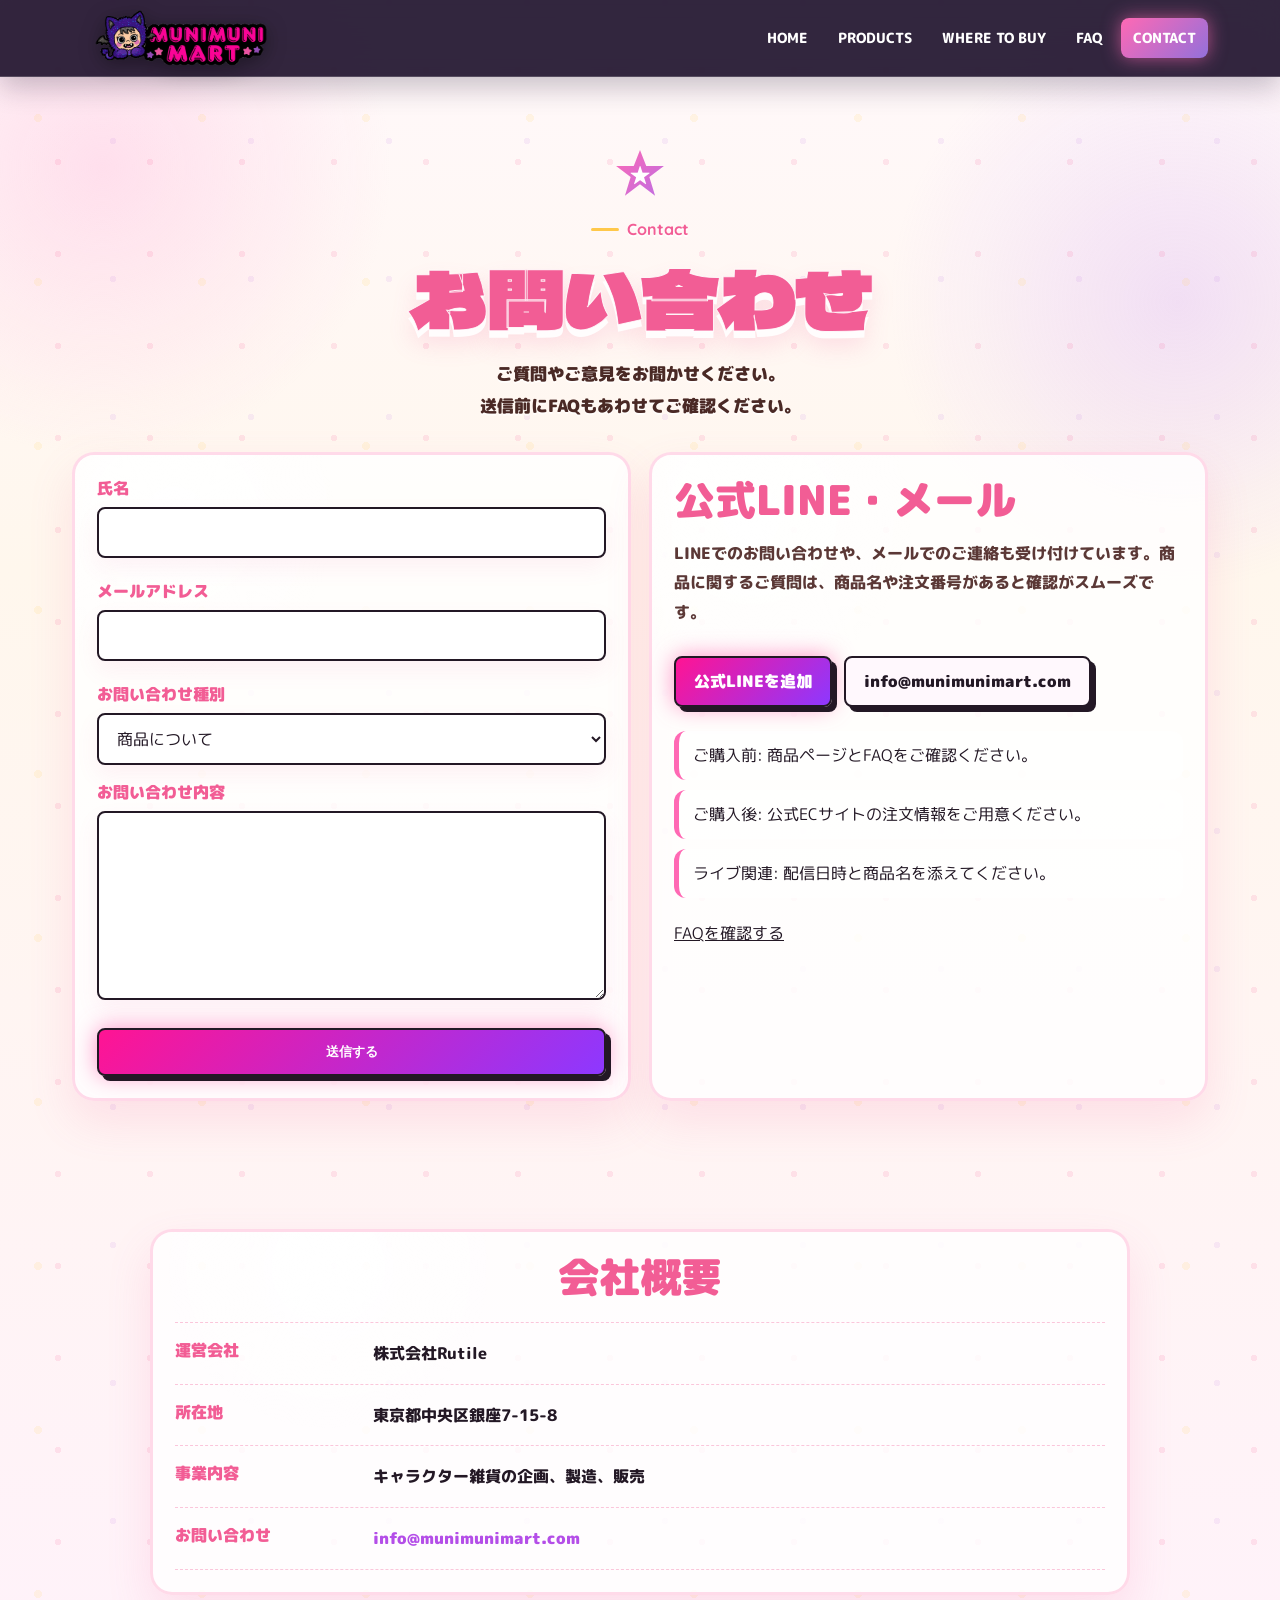
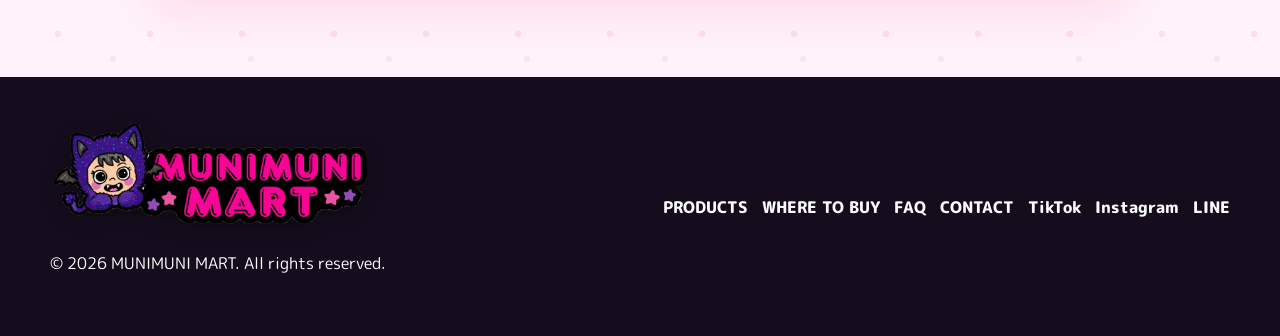
==== commit 0e7e7fa8: "Add company overview to contact page" ====
--- a/contact/index.html
+++ b/contact/index.html
@@ -34,6 +34,29 @@
           </aside>
         </div>
       </section>
+      <section class="section company-section reveal">
+        <div class="info-panel company-overview">
+          <h2>会社概要</h2>
+          <dl class="company-list">
+            <div>
+              <dt>運営会社</dt>
+              <dd>株式会社Rutile</dd>
+            </div>
+            <div>
+              <dt>所在地</dt>
+              <dd>東京都中央区銀座7-15-8</dd>
+            </div>
+            <div>
+              <dt>事業内容</dt>
+              <dd>キャラクター雑貨の企画、製造、販売</dd>
+            </div>
+            <div>
+              <dt>お問い合わせ</dt>
+              <dd><a href="mailto:info@munimunimart.com">info@munimunimart.com</a></dd>
+            </div>
+          </dl>
+        </div>
+      </section>
     </main>
     <footer class="site-footer"><div class="footer-inner"><div><a class="brand" href="../index.html"><img src="../assets/munimuni-brand-logo.webp" alt="MUNIMUNI MART ロゴ"><span>MUNIMUNI MART</span></a><p>© 2026 MUNIMUNI MART. All rights reserved.</p></div><div class="footer-links"><a href="../products/index.html">PRODUCTS</a><a href="../where-to-buy/index.html">WHERE TO BUY</a><a href="../faq/index.html">FAQ</a><a href="index.html">CONTACT</a><a href="https://www.tiktok.com/@munimuni.mart" target="_blank" rel="noreferrer">TikTok</a><a href="https://www.instagram.com/munimuni_mart_official/" target="_blank" rel="noreferrer">Instagram</a><a href="https://line.me/R/ti/p/@764tbewm?oat_content=url&ts=12260603" target="_blank" rel="noreferrer">LINE</a></div></div></footer>
     <script src="../assets/app.js"></script>
--- a/assets/styles.css
+++ b/assets/styles.css
@@ -421,7 +421,7 @@
 .about-inner {
   position: relative;
   z-index: 3;
-  max-width: 1460px;
+  max-width: 1320px;
   margin: 0 auto;
 }
 
@@ -695,7 +695,7 @@
 }
 
 .pickup-inner {
-  max-width: 1400px;
+  max-width: 1320px;
   margin: 0 auto;
 }
 
@@ -1111,7 +1111,7 @@
 }
 
 .sns-muni-inner {
-  max-width: 1420px;
+  max-width: 1320px;
   margin: 0 auto;
 }
 
@@ -1145,7 +1145,7 @@
 
 .sns-panel-grid {
   display: grid;
-  grid-template-columns: 1fr 1fr;
+  grid-template-columns: repeat(3, minmax(0, 1fr));
   gap: 24px;
 }
 
@@ -1167,6 +1167,10 @@
   border-color: rgba(208, 170, 240, 0.76);
 }
 
+.line-panel {
+  border-color: rgba(6, 199, 85, 0.34);
+}
+
 .sns-account-head {
   display: grid;
   grid-template-columns: 64px 1fr auto;
@@ -1195,6 +1199,12 @@
 .instagram-icon {
   border-radius: 18px;
   background: radial-gradient(circle at 30% 105%, #feda75 0 18%, #fa7e1e 28%, #d62976 48%, #962fbf 72%, #4f5bd5 100%);
+}
+
+.line-icon {
+  border-radius: 18px;
+  background: linear-gradient(135deg, #06c755, #00a944);
+  font-family: "Quicksand", "M PLUS Rounded 1c", sans-serif;
 }
 
 .sns-account-head h3 {
@@ -1229,6 +1239,10 @@
 .instagram-panel .sns-account-head a,
 .sns-more-link.purple {
   background: linear-gradient(135deg, #d493ff, #b765e9);
+}
+
+.line-panel .sns-account-head a {
+  background: linear-gradient(135deg, #06c755, #00a944);
 }
 
 .tiktok-feed-grid {
@@ -2321,6 +2335,61 @@
   color: var(--muted);
 }
 
+.company-section {
+  padding-top: 0;
+}
+
+.company-overview {
+  max-width: 980px;
+  margin: 0 auto;
+}
+
+.company-overview h2 {
+  margin: 0 0 22px;
+  text-align: center;
+}
+
+.company-list {
+  display: grid;
+  margin: 0;
+}
+
+.company-list div {
+  display: grid;
+  grid-template-columns: minmax(120px, 180px) 1fr;
+  gap: 18px;
+  align-items: start;
+  padding: 16px 0;
+  border-top: 1px dashed rgba(242, 93, 149, 0.34);
+}
+
+.company-list div:last-child {
+  border-bottom: 1px dashed rgba(242, 93, 149, 0.34);
+}
+
+.company-list dt {
+  color: #f25d95;
+  font-weight: 900;
+}
+
+.company-list dd {
+  margin: 0;
+  color: var(--ink);
+  font-weight: 800;
+  line-height: 1.8;
+}
+
+.company-list a {
+  color: #b44ee8;
+  font-weight: 900;
+  text-decoration: none;
+  overflow-wrap: anywhere;
+}
+
+.company-list a:hover {
+  color: #f25d95;
+}
+
 .news-grid,
 .product-grid {
   display: grid;
@@ -2366,8 +2435,8 @@
 
 .product-series-grid {
   display: grid;
-  grid-template-columns: repeat(4, minmax(0, 1fr));
-  gap: 18px;
+  grid-template-columns: repeat(3, minmax(0, 1fr));
+  gap: 22px;
 }
 
 .product-series-card {
@@ -2414,7 +2483,7 @@
 }
 
 .product-series-action {
-  justify-self: start;
+  justify-self: center;
   padding: 7px 14px;
   border-radius: 999px;
   color: #fff;
@@ -2493,13 +2562,29 @@
   place-items: center;
 }
 
-.catalog-modal-body img {
+.catalog-product-grid {
+  width: 100%;
+  display: grid;
+  grid-template-columns: repeat(3, minmax(0, 1fr));
+  gap: 18px;
+}
+
+.catalog-product-card {
+  margin: 0;
+  overflow: hidden;
+  border: 3px solid rgba(255, 217, 232, 0.95);
+  border-radius: 20px;
+  background: #fff7fb;
+  box-shadow: 0 14px 32px rgba(242, 93, 149, 0.12);
+}
+
+.catalog-product-card img {
   display: block;
-  width: auto;
+  width: 100%;
   max-width: 100%;
-  max-height: 72svh;
+  height: 250px;
+  object-fit: contain;
   border-radius: 18px;
-  box-shadow: 0 18px 42px rgba(242, 93, 149, 0.16);
 }
 
 .catalog-coming-soon {
@@ -2870,8 +2955,62 @@
 
 .accordion-panel p {
   margin: 0;
-  padding: 16px 0 22px;
-  color: var(--muted);
+  padding: 14px 0;
+  color: var(--ink);
+  font-weight: 800;
+  line-height: 1.85;
+}
+
+.accordion-panel p:first-child {
+  padding-top: 16px;
+}
+
+.accordion-panel p:last-child {
+  padding-bottom: 22px;
+}
+
+.accordion-panel a {
+  color: #e73d91;
+  font-weight: 900;
+  text-decoration: none;
+  text-underline-offset: 4px;
+}
+
+.accordion-panel a:hover {
+  color: #9a51d6;
+  text-decoration: underline;
+}
+
+.faq-link-list,
+.faq-text-list {
+  display: grid;
+  gap: 8px;
+  margin: 0;
+  padding: 0 0 16px 1.2em;
+  color: var(--ink);
+  font-weight: 800;
+  line-height: 1.8;
+}
+
+.faq-link-list {
+  list-style: none;
+  padding-left: 0;
+}
+
+.faq-link-list li {
+  display: flex;
+  align-items: flex-start;
+}
+
+.faq-text-list strong {
+  color: var(--ink);
+  font-weight: 900;
+}
+
+.faq-note {
+  font-size: 0.94rem;
+  color: var(--ink);
+  font-weight: 800;
 }
 
 .contact-form {
@@ -2974,6 +3113,15 @@
 .reveal.is-visible {
   opacity: 1;
   transform: translateY(0);
+}
+
+.about-muni-section.reveal,
+.pickup-muni-section.reveal,
+.news-muni-section.reveal,
+.sns-muni-section.reveal {
+  opacity: 1;
+  transform: none;
+  transition: none;
 }
 
 @keyframes floaty {
@@ -3678,7 +3826,7 @@
 }
 
 .sns-muni-heading p {
-  max-width: 760px;
+  max-width: 980px;
   margin-inline: auto;
 }
 
@@ -3706,6 +3854,13 @@
 .store-list-section .eyebrow::before {
   background: linear-gradient(135deg, #ff67a8, #b96ee8);
   box-shadow: 0 0 14px rgba(242, 93, 149, 0.22);
+}
+
+@media (min-width: 901px) {
+  .sns-muni-heading p,
+  .sns-account-head p {
+    white-space: nowrap;
+  }
 }
 
 @media (max-width: 900px) {
@@ -3870,20 +4025,36 @@
   }
 
   .product-image-grid {
-    grid-template-columns: 1fr;
+    grid-template-columns: repeat(2, minmax(0, 1fr));
   }
 
   .product-series-grid {
-    grid-template-columns: 1fr;
-    gap: 14px;
+    grid-template-columns: repeat(2, minmax(0, 1fr));
+    gap: 12px;
   }
 
   .product-series-card {
     border-radius: 20px;
+    gap: 9px;
+    padding: 10px 10px 13px;
   }
 
   .product-series-thumb {
-    aspect-ratio: 16 / 11;
+    aspect-ratio: 1 / 1;
+  }
+
+  .product-series-thumb img {
+    padding: 5px;
+  }
+
+  .product-series-name {
+    font-size: 0.9rem;
+    line-height: 1.25;
+  }
+
+  .product-series-action {
+    padding: 6px 10px;
+    font-size: 0.76rem;
   }
 
   .product-image-card img {
@@ -3904,8 +4075,19 @@
     padding: 22px 14px;
   }
 
-  .catalog-modal-body img {
-    max-height: 76svh;
+  .catalog-product-grid {
+    grid-template-columns: repeat(2, minmax(0, 1fr));
+    gap: 12px;
+  }
+
+  .catalog-product-card {
+    border-width: 2px;
+    border-radius: 16px;
+  }
+
+  .catalog-product-card img {
+    height: 150px;
+    border-radius: 14px;
   }
 
   .catalog-coming-soon {
@@ -3935,4 +4117,253 @@
   .page:has(.page-hero) .page-hero .lead {
     margin-top: 20px;
   }
-}
+
+  .section,
+  .page-hero,
+  .product-detail {
+    padding-left: 36px;
+    padding-right: 36px;
+  }
+
+  .about-muni-section,
+  .pickup-muni-section,
+  .news-muni-section,
+  .sns-muni-section {
+    padding-left: 32px;
+    padding-right: 32px;
+  }
+
+  .about-hero-copy {
+    width: calc(100vw - 64px);
+  }
+
+  .product-image-grid,
+  .product-series-grid {
+    grid-template-columns: repeat(2, minmax(0, 1fr));
+  }
+
+  .page:has(.page-hero) .page-hero h1 {
+    max-width: 100%;
+    font-size: clamp(2rem, 9.5vw, 2.35rem);
+    line-height: 1.16;
+    word-break: normal;
+    overflow-wrap: anywhere;
+  }
+
+  .faq-search input {
+    min-height: 46px;
+    font-size: 0.94rem;
+  }
+
+  .faq-category {
+    min-width: 0;
+    overflow: hidden;
+    padding: 18px 16px;
+  }
+
+  .faq-category h2 {
+    font-size: 1.08rem;
+    line-height: 1.45;
+  }
+
+  .accordion button {
+    min-height: auto;
+    gap: 12px;
+    padding: 14px 0;
+    font-size: 0.94rem;
+    line-height: 1.55;
+    word-break: normal;
+    overflow-wrap: anywhere;
+  }
+
+  .accordion button::after {
+    width: 26px;
+    height: 26px;
+    font-size: 0.95rem;
+  }
+
+  .accordion-panel p,
+  .faq-link-list,
+  .faq-text-list,
+  .faq-note {
+    font-size: 0.94rem;
+    line-height: 1.78;
+  }
+
+  .faq-link-list,
+  .faq-text-list {
+    gap: 7px;
+    padding-bottom: 14px;
+  }
+
+  html,
+  body {
+    max-width: 100%;
+    overflow-x: hidden;
+  }
+
+  .page:has(.page-hero) .section:has(.faq-list) {
+    width: 100%;
+    max-width: 100%;
+    padding-left: 20px;
+    padding-right: 20px;
+  }
+
+  .faq-list {
+    width: 100%;
+    min-width: 0;
+    gap: 28px;
+  }
+
+  .page:has(.page-hero) .faq-category {
+    width: 100%;
+    max-width: 100%;
+    min-width: 0;
+    overflow: hidden;
+    padding: 18px 14px;
+  }
+
+  .page:has(.page-hero) .faq-category h2 {
+    max-width: 100%;
+    font-size: 15px;
+    line-height: 1.45;
+    white-space: normal;
+    word-break: normal;
+    overflow-wrap: anywhere;
+  }
+
+  .faq-category .accordion + .accordion {
+    margin-top: 15px;
+  }
+
+  .accordion button {
+    display: grid;
+    grid-template-columns: minmax(0, 1fr) 26px;
+    align-items: center;
+    width: 100%;
+    max-width: 100%;
+    font-family: "M PLUS Rounded 1c", "Noto Sans JP", sans-serif;
+    font-size: 13px;
+    line-height: 1.65;
+    white-space: normal;
+    word-break: normal;
+    overflow-wrap: anywhere;
+  }
+
+  .accordion-panel p,
+  .faq-link-list,
+  .faq-text-list,
+  .faq-note {
+    max-width: 100%;
+    font-family: "M PLUS Rounded 1c", "Noto Sans JP", sans-serif;
+    font-size: 13px;
+    line-height: 1.78;
+    white-space: normal;
+    word-break: normal;
+    overflow-wrap: anywhere;
+  }
+}
+
+@media (max-width: 620px) {
+  body.faq-page,
+  body.faq-page .page,
+  body.faq-page .section,
+  body.faq-page .faq-list,
+  body.faq-page .faq-category,
+  body.faq-page .accordion,
+  body.faq-page .accordion button,
+  body.faq-page .accordion-panel {
+    width: 100% !important;
+    max-width: 100% !important;
+    min-width: 0 !important;
+    box-sizing: border-box !important;
+  }
+
+  body.faq-page,
+  body.faq-page .page {
+    overflow-x: hidden !important;
+  }
+
+  body.faq-page .section {
+    padding-left: 20px !important;
+    padding-right: 20px !important;
+  }
+
+  body.faq-page .faq-list {
+    gap: 28px !important;
+  }
+
+  body.faq-page .faq-category {
+    overflow: hidden !important;
+    padding: 18px 14px !important;
+  }
+
+  body.faq-page .faq-category h2 {
+    max-width: 100% !important;
+    font-size: 15px !important;
+    line-height: 1.45 !important;
+    white-space: normal !important;
+    word-break: normal !important;
+    overflow-wrap: anywhere !important;
+  }
+
+  body.faq-page .faq-category .accordion + .accordion {
+    margin-top: 15px !important;
+  }
+
+  body.faq-page .accordion button {
+    display: grid !important;
+    grid-template-columns: minmax(0, 1fr) 26px !important;
+    gap: 12px !important;
+    align-items: center !important;
+    min-height: auto !important;
+    padding: 14px 0 !important;
+    font-family: "M PLUS Rounded 1c", "Noto Sans JP", sans-serif !important;
+    font-size: 13px !important;
+    line-height: 1.65 !important;
+    white-space: normal !important;
+    word-break: normal !important;
+    overflow-wrap: anywhere !important;
+  }
+
+  body.faq-page .accordion button::after {
+    width: 26px !important;
+    height: 26px !important;
+    font-size: 13px !important;
+  }
+
+  body.faq-page .accordion-panel p,
+  body.faq-page .faq-link-list,
+  body.faq-page .faq-text-list,
+  body.faq-page .faq-note,
+  body.faq-page .accordion-panel li,
+  body.faq-page .accordion-panel a {
+    max-width: 100% !important;
+    font-family: "M PLUS Rounded 1c", "Noto Sans JP", sans-serif !important;
+    font-size: 13px !important;
+    line-height: 1.78 !important;
+    white-space: normal !important;
+    word-break: normal !important;
+    overflow-wrap: anywhere !important;
+  }
+
+  .company-overview {
+    padding: 20px;
+  }
+
+  .company-overview h2 {
+    margin-bottom: 16px;
+  }
+
+  .company-list div {
+    grid-template-columns: 1fr;
+    gap: 4px;
+    padding: 14px 0;
+  }
+
+  .company-list dt,
+  .company-list dd {
+    font-size: 13px;
+    line-height: 1.7;
+  }
+}
